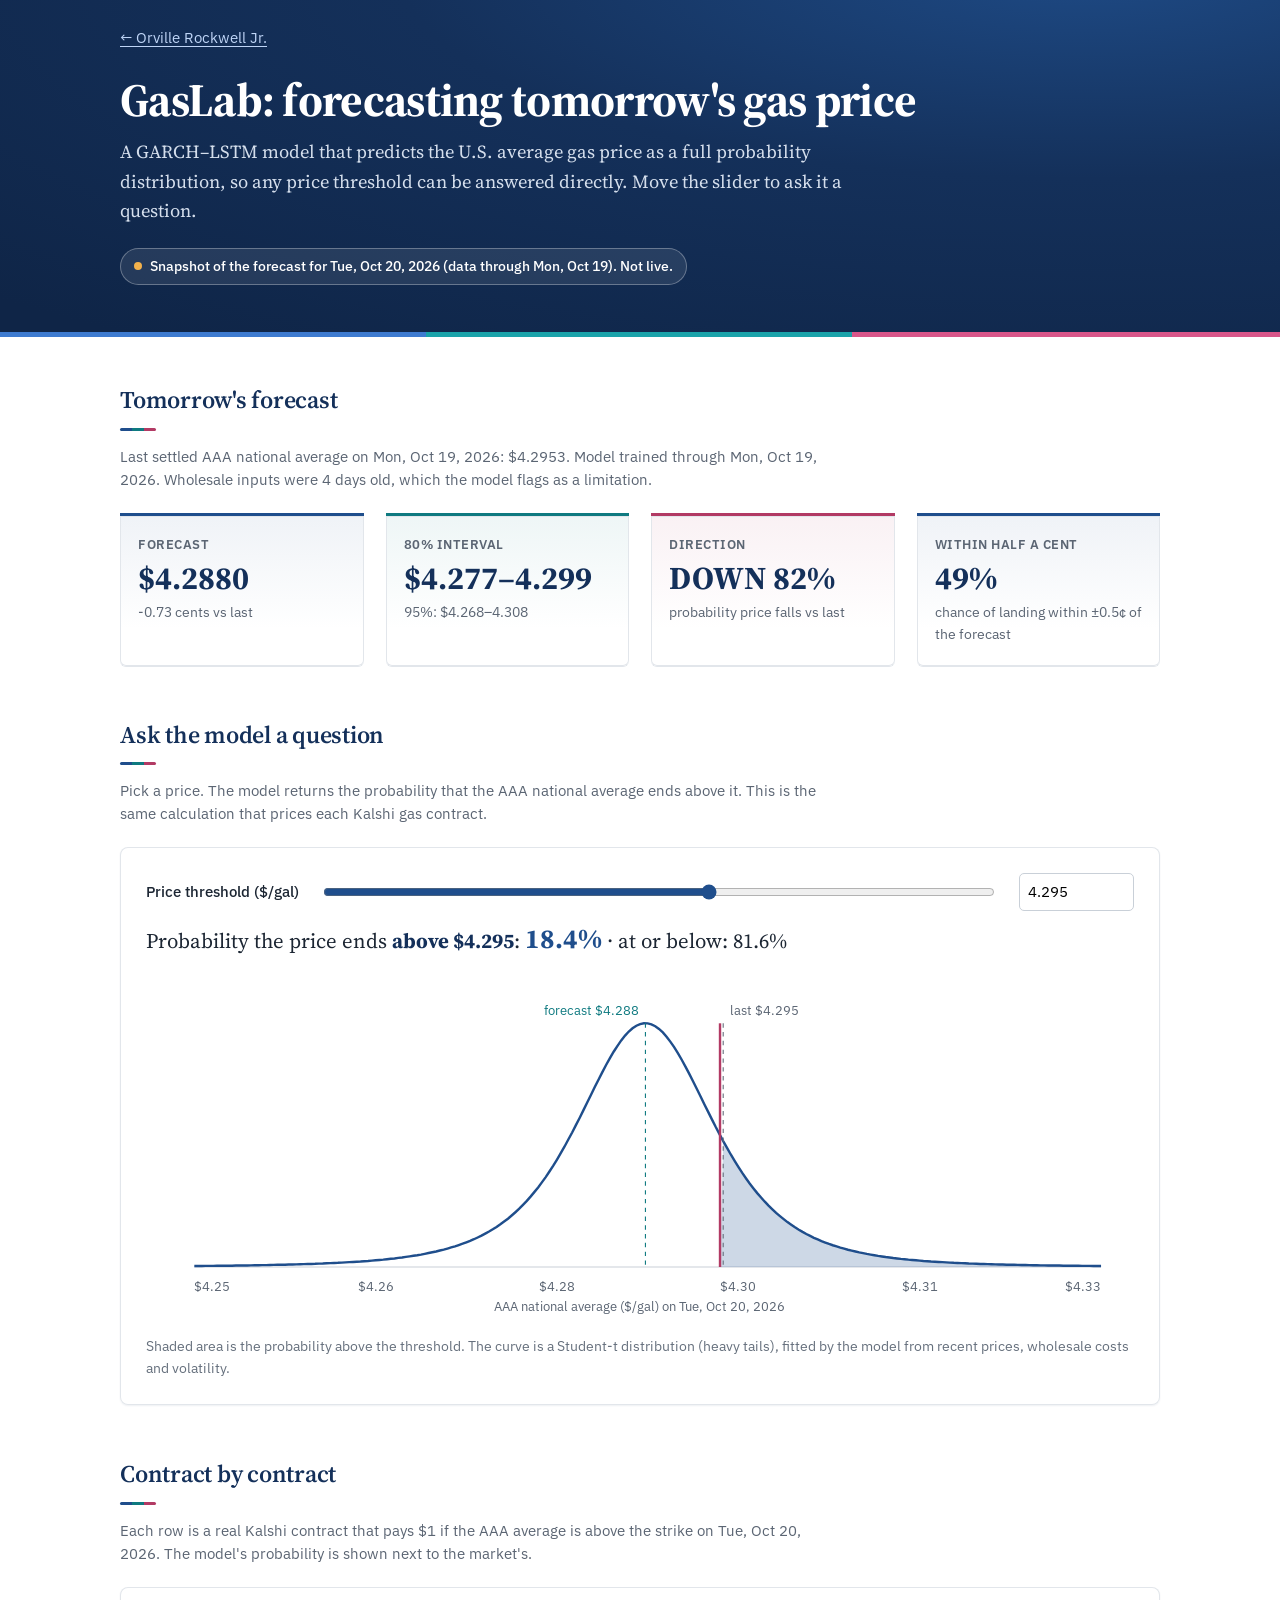
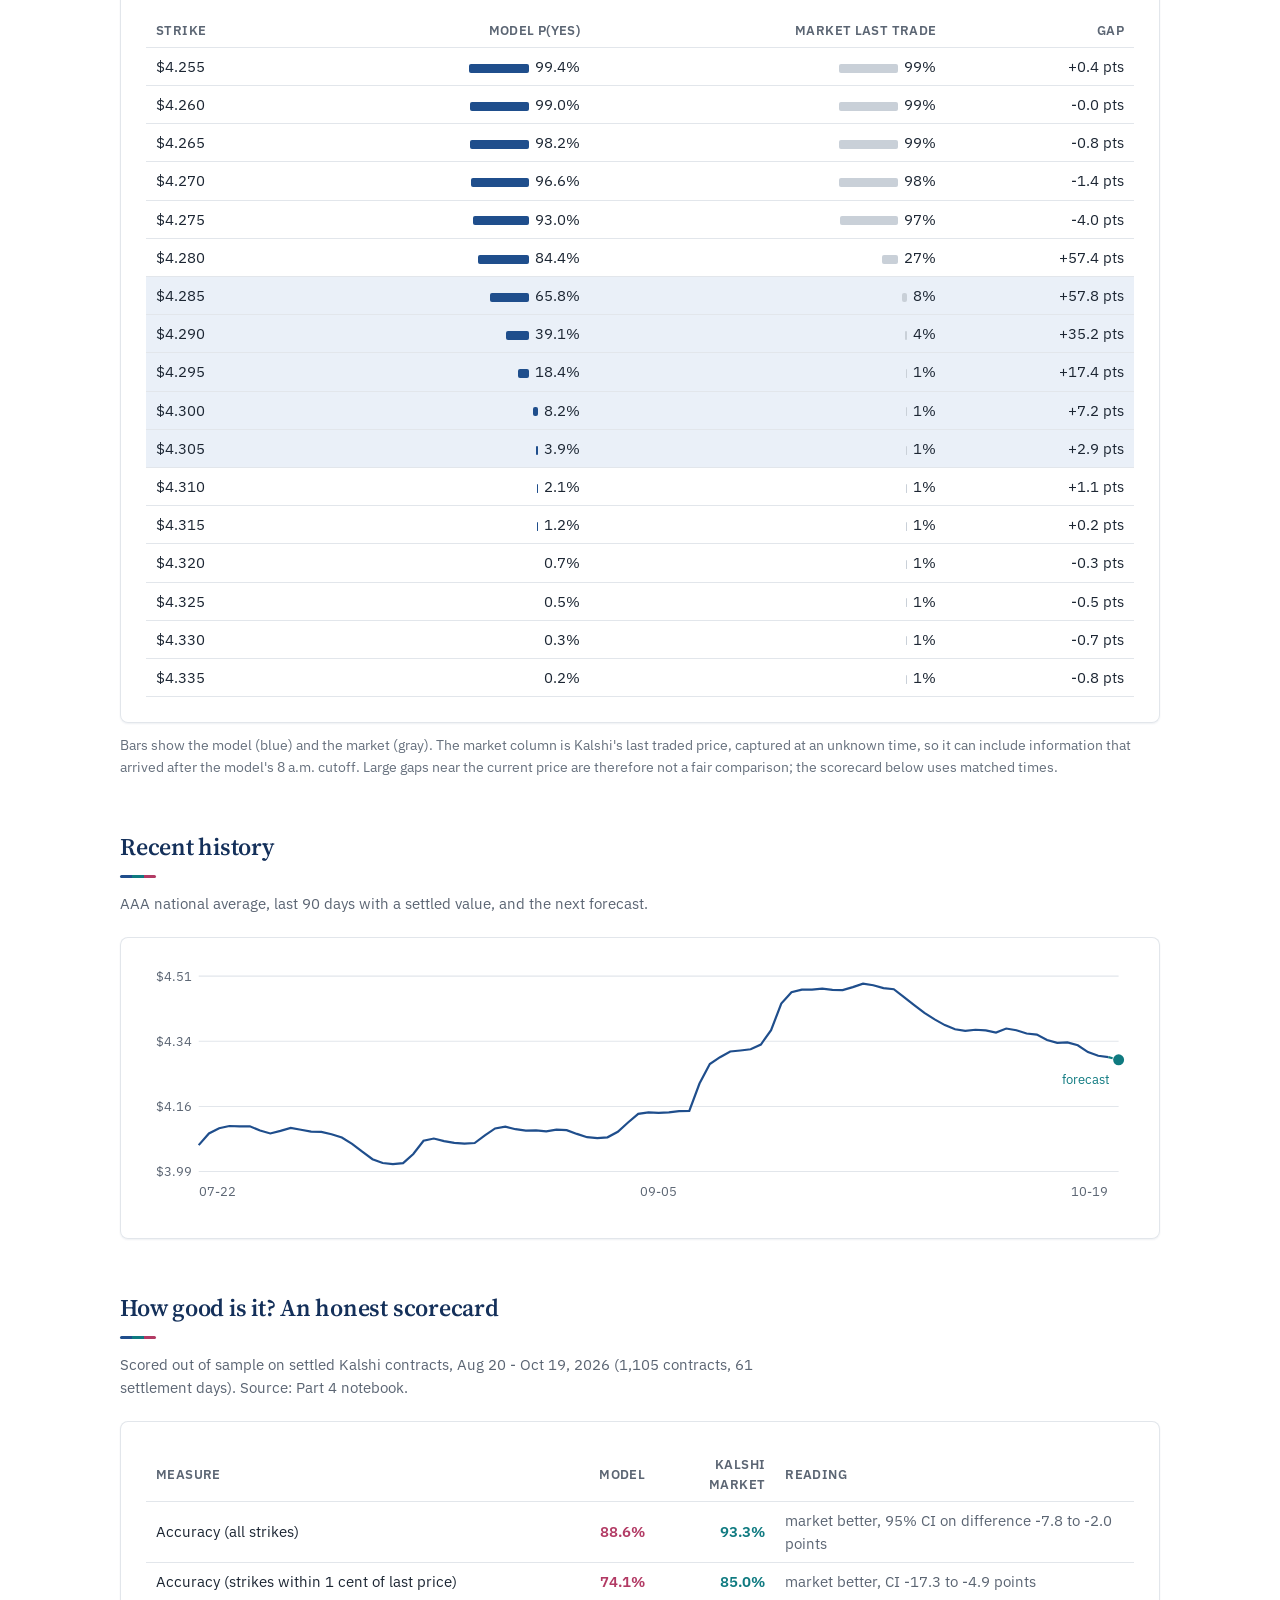
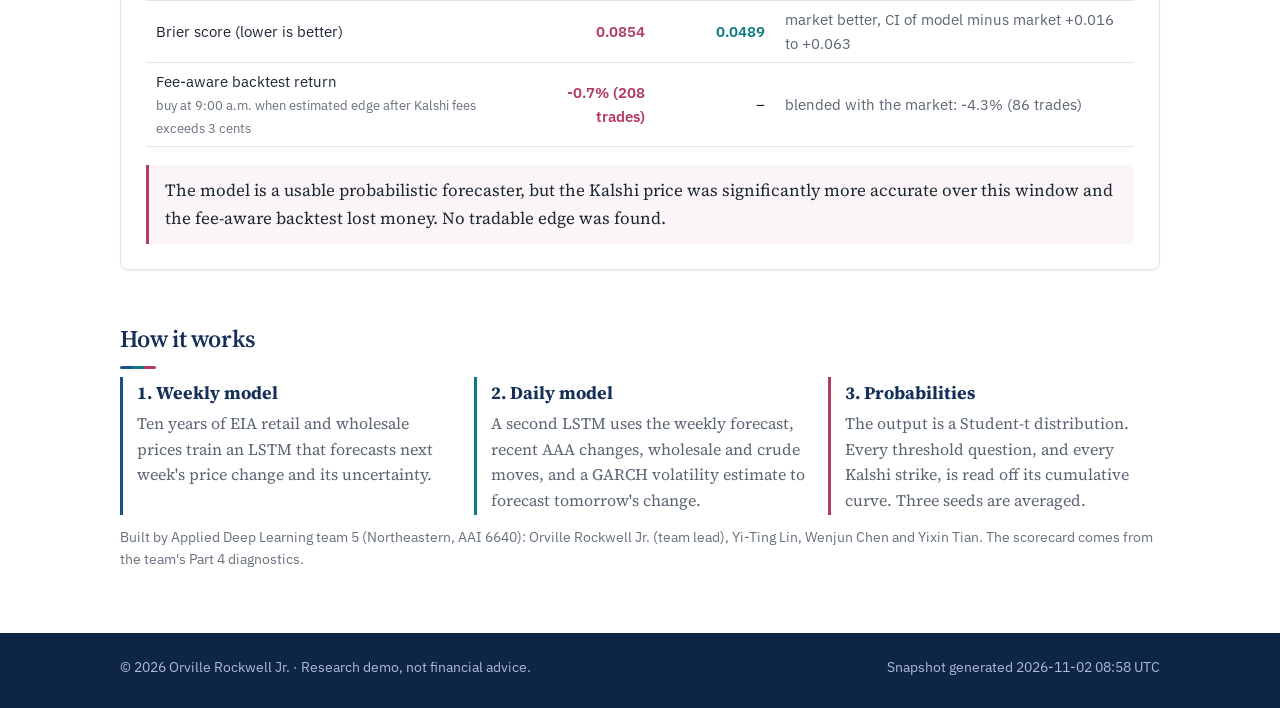
==== gaslab/index.html @ 7144e8a3 "Add GasLab demo page; replace VAD-LSTM placeholder chart with live demo preview Co-Authored-By: Clau" ====
<!doctype html>
<html lang="en">
<head>
<meta charset="utf-8">
<meta name="viewport" content="width=device-width, initial-scale=1">
<title>GasLab: forecasting tomorrow's gas price | Orville Rockwell Jr.</title>
<meta name="description" content="Interactive demo of a GARCH-LSTM-t model that forecasts the U.S. average gas price as a full probability distribution and prices Kalshi contracts. Includes an honest scorecard against the market.">
<link rel="icon" href="../favicon.svg" type="image/svg+xml">
<link rel="stylesheet" href="https://fonts.googleapis.com/css2?family=IBM+Plex+Sans:wght@400;500;600&family=Source+Serif+4:ital,opsz,wght@0,8..60,400;0,8..60,600;0,8..60,700;1,8..60,400&display=swap">
<style>
:root{--ink:#1C2633;--muted:#5B6573;--faint:#66707D;--rule:#E2E6EB;--wash:#F4F6F9;--cv:#1F4E8C;--auto:#0F7A80;--bio:#B23A64;--navy:#14305A;--navy2:#0F2547;
--serif:"Source Serif 4",Georgia,serif;--sans:"IBM Plex Sans","Helvetica Neue",Arial,sans-serif}
*{box-sizing:border-box}
body{margin:0;background:#fff;color:var(--ink);font-family:var(--serif);font-size:18px;line-height:1.6;-webkit-font-smoothing:antialiased}
a{color:var(--cv);text-underline-offset:3px}
p{margin:0}
.page{max-width:68rem;margin:0 auto;padding:0 24px}
.mast{background:radial-gradient(120% 140% at 85% -10%,#1E4A85 0%,var(--navy) 45%,var(--navy2) 100%);color:#fff;position:relative}
.mast::after{content:"";position:absolute;left:0;right:0;bottom:0;height:5px;background:linear-gradient(90deg,#3E7BD0 0 33.3%,#1AA3AA 33.3% 66.6%,#D9568A 66.6%)}
.mast a{color:#BFD5F7}
.mast .page{padding-top:26px;padding-bottom:52px}
.crumb{font-family:var(--sans);font-size:14.5px}
.mast h1{font-size:clamp(2rem,4.6vw,2.9rem);line-height:1.08;margin:26px 0 12px;letter-spacing:-.015em}
.mast .dek{font-size:1.15rem;color:#D4DEEC;max-width:46rem;line-height:1.6}
.pill{display:inline-flex;gap:8px;align-items:center;font-family:var(--sans);font-size:13.5px;font-weight:500;padding:7px 13px;border-radius:999px;margin-top:22px;background:rgba(255,255,255,.09);border:1px solid rgba(255,255,255,.3);color:#fff}
.pill i{width:8px;height:8px;border-radius:50%;background:#F2B14C;display:inline-block}
section{padding:44px 0 6px}
h2{font-size:1.5rem;font-weight:600;color:var(--navy);margin:0 0 8px;letter-spacing:-.01em}
h2::after{content:"";display:block;width:36px;height:3px;border-radius:2px;margin-top:8px;background:linear-gradient(90deg,var(--cv) 0 33.3%,var(--auto) 33.3% 66.6%,var(--bio) 66.6%)}
.sub{font-family:var(--sans);font-size:14.5px;color:var(--muted);margin:14px 0 22px;max-width:44rem}
.tiles{display:grid;grid-template-columns:repeat(4,minmax(0,1fr));gap:22px}
.tile{border-top:3px solid var(--c);border-radius:0 0 6px 6px;padding:18px 18px 20px;box-shadow:0 1px 0 var(--rule),inset 0 0 0 1px var(--rule);background:linear-gradient(180deg,color-mix(in srgb,var(--c) 7%,#fff),#fff 75%)}
.tile .k{font-family:var(--sans);font-size:12.5px;font-weight:600;letter-spacing:.04em;text-transform:uppercase;color:var(--muted)}
.tile .v{font-size:2rem;font-weight:700;color:var(--navy);line-height:1.15;margin-top:6px;font-variant-numeric:tabular-nums}
.tile .s{font-family:var(--sans);font-size:14px;color:var(--muted);margin-top:4px}
.panel{box-shadow:0 1px 2px rgba(20,48,90,.07),inset 0 0 0 1px var(--rule);border-radius:8px;padding:26px;background:#fff}
.ctl{display:flex;flex-wrap:wrap;align-items:center;gap:14px 22px;font-family:var(--sans);font-size:15px;margin-bottom:6px}
.ctl label{font-weight:500}
.ctl input[type=range]{flex:1 1 260px;accent-color:var(--cv)}
.ctl input[type=number]{width:7.2rem;font:inherit;padding:6px 8px;border:1px solid #C9D0D8;border-radius:5px}
.answer{font-size:1.3rem;margin:6px 0 14px}
.answer b{color:var(--navy)}
.answer .pp{font-weight:700;font-size:1.7rem;color:var(--cv);font-variant-numeric:tabular-nums}
svg text{font-family:var(--sans);font-size:12px;fill:var(--muted)}
table{border-collapse:collapse;width:100%;font-family:var(--sans);font-size:14.5px}
th,td{padding:7px 10px;text-align:right;border-bottom:1px solid var(--rule);font-variant-numeric:tabular-nums}
th:first-child,td:first-child{text-align:left}
th{font-weight:600;color:var(--muted);font-size:12.5px;letter-spacing:.03em;text-transform:uppercase}
tr.hi td{background:#EAF0F8}
.bar{display:inline-block;height:9px;border-radius:2px;vertical-align:middle;margin-right:6px}
.bar.m{background:var(--cv)}.bar.k{background:#C9D0D8}
.tw{overflow-x:auto}
.two{display:grid;grid-template-columns:1fr 1fr;gap:26px}
.score td.good{color:var(--auto);font-weight:600}.score td.bad{color:var(--bio);font-weight:600}
.verdict{border-left:3px solid var(--bio);background:color-mix(in srgb,var(--bio) 5%,#fff);padding:12px 16px;margin-top:18px;border-radius:0 4px 4px 0;font-size:17px}
.how{display:grid;grid-template-columns:repeat(3,minmax(0,1fr));gap:22px}
.how div{border-left:3px solid var(--c);padding:2px 0 2px 14px}
.how b{display:block;color:var(--navy);margin-bottom:3px}
.how p{font-size:16px;color:var(--muted)}
.note{font-family:var(--sans);font-size:13.5px;color:var(--faint);margin-top:12px}
footer{margin-top:56px;background:var(--navy2);color:#A9BDD9;font-family:var(--sans);font-size:13.5px}
footer .page{display:flex;justify-content:space-between;gap:12px;flex-wrap:wrap;padding-top:24px;padding-bottom:30px}
footer a{color:#BFD5F7}
@media (max-width:900px){.tiles{grid-template-columns:repeat(2,minmax(0,1fr))}.two{grid-template-columns:1fr}.how{grid-template-columns:1fr}}
@media (max-width:480px){.tiles{grid-template-columns:1fr}.panel{padding:18px}}
</style>
</head>
<body>
<div class="mast"><div class="page">
  <p class="crumb"><a href="../">&larr; Orville Rockwell Jr.</a></p>
  <h1>GasLab: forecasting tomorrow's gas price</h1>
  <p class="dek">A GARCH&ndash;LSTM model that predicts the U.S. average gas price as a full probability distribution, so any price threshold can be answered directly. Move the slider to ask it a question.</p>
  <span class="pill" id="status"><i></i><span>Loading&hellip;</span></span>
</div></div>

<div class="page">
<main>

<section>
  <h2>Tomorrow's forecast</h2>
  <p class="sub" id="forecast-sub"></p>
  <div class="tiles" id="tiles"></div>
</section>

<section>
  <h2>Ask the model a question</h2>
  <p class="sub">Pick a price. The model returns the probability that the AAA national average ends above it. This is the same calculation that prices each Kalshi gas contract.</p>
  <div class="panel">
    <div class="ctl">
      <label for="k">Price threshold ($/gal)</label>
      <input id="k" type="range" step="0.001" aria-label="Price threshold slider">
      <input id="kn" type="number" step="0.001" aria-label="Price threshold value">
    </div>
    <p class="answer" id="answer"></p>
    <svg id="chart" viewBox="0 0 900 310" role="img" aria-label="Forecast probability density with the chosen threshold" width="100%"></svg>
    <p class="note">Shaded area is the probability above the threshold. The curve is a Student-t distribution (heavy tails), fitted by the model from recent prices, wholesale costs and volatility.</p>
  </div>
</section>

<section>
  <h2>Contract by contract</h2>
  <p class="sub" id="ladder-sub"></p>
  <div class="panel tw"><table id="ladder"></table></div>
  <p class="note">Bars show the model (blue) and the market (gray). The market column is Kalshi's last traded price, captured at an unknown time, so it can include information that arrived after the model's 8 a.m. cutoff. Large gaps near the current price are therefore not a fair comparison; the scorecard below uses matched times.</p>
</section>

<section>
  <h2>Recent history</h2>
  <p class="sub">AAA national average, last 90 days with a settled value, and the next forecast.</p>
  <div class="panel"><svg id="hist" viewBox="0 0 900 220" role="img" aria-label="Recent AAA prices" width="100%"></svg></div>
</section>

<section>
  <h2>How good is it? An honest scorecard</h2>
  <p class="sub" id="score-sub"></p>
  <div class="panel tw">
    <table class="score" id="score"></table>
    <div class="verdict" id="verdict"></div>
  </div>
</section>

<section>
  <h2>How it works</h2>
  <div class="how">
    <div style="--c:var(--cv)"><b>1. Weekly model</b><p>Ten years of EIA retail and wholesale prices train an LSTM that forecasts next week's price change and its uncertainty.</p></div>
    <div style="--c:var(--auto)"><b>2. Daily model</b><p>A second LSTM uses the weekly forecast, recent AAA changes, wholesale and crude moves, and a GARCH volatility estimate to forecast tomorrow's change.</p></div>
    <div style="--c:var(--bio)"><b>3. Probabilities</b><p>The output is a Student-t distribution. Every threshold question, and every Kalshi strike, is read off its cumulative curve. Three seeds are averaged.</p></div>
  </div>
  <p class="note">Built by Applied Deep Learning team 5 (Northeastern, AAI 6640): Orville Rockwell Jr. (team lead), Yi-Ting Lin, Wenjun Chen and Yixin Tian. The scorecard comes from the team's Part 4 diagnostics.</p>
</section>

</main>
</div>
<footer><div class="page"><span>&copy; 2026 Orville Rockwell Jr. &middot; Research demo, not financial advice.</span><span id="gen"></span></div></footer>

<script>
(function(){
"use strict";
function lgamma(x){var c=[76.18009172947146,-86.50532032941677,24.01409824083091,-1.231739572450155,0.1208650973866179e-2,-0.5395239384953e-5],y=x,t=x+5.5;t-=(x+0.5)*Math.log(t);var s=1.000000000190015;for(var j=0;j<6;j++)s+=c[j]/++y;return -t+Math.log(2.5066282746310005*s/x);}
function betacf(a,b,x){var MAXIT=200,EPS=3e-12,FPMIN=1e-300,qab=a+b,qap=a+1,qam=a-1,c=1,d=1-qab*x/qap;if(Math.abs(d)<FPMIN)d=FPMIN;d=1/d;var h=d;for(var m=1;m<=MAXIT;m++){var m2=2*m,aa=m*(b-m)*x/((qam+m2)*(a+m2));d=1+aa*d;if(Math.abs(d)<FPMIN)d=FPMIN;c=1+aa/c;if(Math.abs(c)<FPMIN)c=FPMIN;d=1/d;h*=d*c;aa=-(a+m)*(qab+m)*x/((a+m2)*(qap+m2));d=1+aa*d;if(Math.abs(d)<FPMIN)d=FPMIN;c=1+aa/c;if(Math.abs(c)<FPMIN)c=FPMIN;d=1/d;var del=d*c;h*=del;if(Math.abs(del-1)<EPS)break;}return h;}
function ibeta(x,a,b){if(x<=0)return 0;if(x>=1)return 1;var bt=Math.exp(lgamma(a+b)-lgamma(a)-lgamma(b)+a*Math.log(x)+b*Math.log(1-x));return x<(a+1)/(a+b+2)?bt*betacf(a,b,x)/a:1-bt*betacf(b,a,1-x)/b;}
function normcdf(z){var t=1/(1+0.2316419*Math.abs(z)),d=0.3989423*Math.exp(-z*z/2),p=d*t*(0.3193815+t*(-0.3565638+t*(1.781478+t*(-1.821256+t*1.330274))));return z>0?1-p:p;}
function cdf(z,nu){if(nu==null)return normcdf(z);var x=nu/(nu+z*z),ib=ibeta(x,nu/2,0.5);return z>0?1-0.5*ib:0.5*ib;}
function pdf(z,nu){if(nu==null)return Math.exp(-z*z/2)/Math.sqrt(2*Math.PI);return Math.exp(lgamma((nu+1)/2)-lgamma(nu/2)-0.5*Math.log(nu*Math.PI)-(nu+1)/2*Math.log(1+z*z/nu));}
window.__t={cdf:cdf,pdf:pdf};

var $=function(id){return document.getElementById(id)};
function usd(x,d){return "$"+x.toFixed(d==null?3:d)}
function pc(x,d){return (100*x).toFixed(d==null?0:d)+"%"}
function dstr(s){var d=new Date(s+"T12:00:00");return d.toLocaleDateString("en-US",{weekday:"short",month:"short",day:"numeric",year:"numeric"})}

fetch("forecast.json",{cache:"no-store"}).then(function(r){return r.json()}).then(init).catch(function(e){$("status").lastChild.textContent="Could not load forecast.json";console.error(e)});

function init(D){
  var A=D.last_aaa,mu=D.dist.mu_pct,sc=D.dist.scale_pct,nu=D.dist.df;
  function z(p){return (100*Math.log(p/A)-mu)/sc}
  function pAbove(p){return 1-cdf(z(p),nu)}
  function dens(p){return pdf(z(p),nu)/sc*100/p}
  function quant(q){var lo=A*0.9,hi=A*1.1;for(var i=0;i<80;i++){var m=(lo+hi)/2;(1-pAbove(m)<q)?lo=m:hi=m}return (lo+hi)/2}

  var days=Math.round((Date.now()-new Date(D.target_date+"T00:00:00").getTime())/864e5);
  $("status").lastChild.textContent = days>1
    ? "Snapshot of the forecast for "+dstr(D.target_date)+" (data through "+dstr(D.last_aaa_date).replace(/, \d{4}/,"")+"). Not live."
    : "Forecast for "+dstr(D.target_date)+" (data through "+dstr(D.last_aaa_date).replace(/, \d{4}/,"")+")";
  $("forecast-sub").textContent="Last settled AAA national average on "+dstr(D.last_aaa_date)+": "+usd(A,4)+". Model trained through "+dstr(D.trained_through)+"."+(D.wholesale_stale_days>3?" Wholesale inputs were "+D.wholesale_stale_days+" days old, which the model flags as a limitation.":"");
  var up=D.prob_up>0.5;
  var tiles=[
   ["Forecast",usd(D.forecast,4),(D.change_cents>=0?"+":"")+D.change_cents.toFixed(2)+" cents vs last","var(--cv)"],
   ["80% interval",usd(D.interval80[0],3)+"–"+usd(D.interval80[1],3).slice(1),"95%: "+usd(D.interval95[0],3)+"–"+usd(D.interval95[1],3).slice(1),"var(--auto)"],
   ["Direction",(up?"UP ":"DOWN ")+pc(Math.max(D.prob_up,D.prob_down)),"probability price "+(up?"rises":"falls")+" vs last","var(--bio)"],
   ["Within half a cent",pc(D.within_half_cent),"chance of landing within ±0.5¢ of the forecast","var(--cv)"]];
  $("tiles").innerHTML=tiles.map(function(t){return '<div class="tile" style="--c:'+t[3]+'"><div class="k">'+t[0]+'</div><div class="v">'+t[1]+'</div><div class="s">'+t[2]+'</div></div>'}).join("");

  // interactive chart
  var lo=quant(0.003),hi=quant(0.997),k=$("k"),kn=$("kn");
  lo=Math.min(lo,A-0.01);hi=Math.max(hi,A+0.01);
  k.min=kn.min=lo.toFixed(3);k.max=kn.max=hi.toFixed(3);
  var start=Math.round(A*200)/200; k.value=kn.value=start.toFixed(3);
  var W=900,H=310,L=44,R=30,T=44,B=44;
  var N=240,xs=[],ys=[],ym=0;
  for(var i=0;i<=N;i++){var p=lo+(hi-lo)*i/N;xs.push(p);var y=dens(p);ys.push(y);if(y>ym)ym=y}
  function X(p){return L+(p-lo)/(hi-lo)*(W-L-R)}
  function Y(d){return T+(1-d/ym)*(H-T-B)}
  function draw(){
    var kv=parseFloat(k.value),pa=pAbove(kv),s="";
    var path="M"+xs.map(function(p,i){return X(p).toFixed(1)+","+Y(ys[i]).toFixed(1)}).join(" L");
    var area="M"+X(Math.max(kv,lo)).toFixed(1)+","+Y(0)+" ";
    xs.forEach(function(p,i){if(p>=kv)area+="L"+X(p).toFixed(1)+","+Y(ys[i]).toFixed(1)+" "});
    area+="L"+X(hi).toFixed(1)+","+Y(0)+" Z";
    s+='<line x1="'+L+'" y1="'+Y(0)+'" x2="'+(W-R)+'" y2="'+Y(0)+'" stroke="#C9D0D8"/>';
    s+='<path d="'+area+'" fill="#1F4E8C" opacity=".22"/><path d="'+path+'" fill="none" stroke="#1F4E8C" stroke-width="2.2"/>';
    s+='<line x1="'+X(A)+'" y1="'+T+'" x2="'+X(A)+'" y2="'+Y(0)+'" stroke="#66707D" stroke-dasharray="4 4"/><text x="'+(X(A)+6)+'" y="'+(T-8)+'">last '+usd(A,3)+'</text>';
    s+='<line x1="'+X(D.forecast)+'" y1="'+T+'" x2="'+X(D.forecast)+'" y2="'+Y(0)+'" stroke="#0F7A80" stroke-dasharray="4 4"/><text x="'+(X(D.forecast)-6)+'" y="'+(T-8)+'" text-anchor="end" style="fill:#0F7A80">forecast '+usd(D.forecast,3)+'</text>';
    s+='<line x1="'+X(kv)+'" y1="'+T+'" x2="'+X(kv)+'" y2="'+Y(0)+'" stroke="#B23A64" stroke-width="2.2"/>';
    var ticks=5;for(var i=0;i<=ticks;i++){var p=lo+(hi-lo)*i/ticks;s+='<text x="'+X(p)+'" y="'+(H-22)+'" text-anchor="'+(i==0?'start':i==ticks?'end':'middle')+'">'+usd(p,2)+'</text>'}
    s+='<text x="'+(W/2)+'" y="'+(H-4)+'" text-anchor="middle">AAA national average ($/gal) on '+dstr(D.target_date)+'</text>';
    $("chart").innerHTML=s;
    $("answer").innerHTML='Probability the price ends <b>above '+usd(kv,3)+'</b>: <span class="pp">'+(pa<0.001?"<0.1%":pa>0.999?">99.9%":(100*pa).toFixed(1)+"%")+'</span> &middot; at or below: '+(100*(1-pa)).toFixed(1)+'%';
  }
  k.addEventListener("input",function(){kn.value=(+k.value).toFixed(3);draw()});
  kn.addEventListener("input",function(){var v=parseFloat(kn.value);if(isFinite(v)){v=Math.min(Math.max(v,lo),hi);k.value=v;draw()}});
  draw();

  // ladder
  var rows=D.ladder;
  $("ladder-sub").textContent="Each row is a real Kalshi contract that pays $1 if the AAA average is above the strike on "+dstr(D.target_date)+". The model's probability is shown next to the market's.";
  var h='<tr><th>Strike</th><th>Model P(YES)</th><th>Market last trade</th><th>Gap</th></tr>';
  rows.forEach(function(r){var m=r.market_last,g=m==null?null:r.model_p-m,near=Math.abs(r.strike-A)<=0.0105;
    h+='<tr'+(near?' class="hi"':'')+'><td>'+usd(r.strike,3)+'</td><td><span class="bar m" style="width:'+(60*r.model_p).toFixed(0)+'px"></span>'+pc(r.model_p,1)+'</td><td>'+(m==null?'–':'<span class="bar k" style="width:'+(60*m).toFixed(0)+'px"></span>'+pc(m,0))+'</td><td>'+(g==null?'–':(g>=0?'+':'')+(100*g).toFixed(1)+' pts')+'</td></tr>'});
  $("ladder").innerHTML=h;

  // history
  var hs=D.history.map(function(r){return {d:new Date(r.date+"T12:00:00").getTime(),v:r.aaa}});
  var fd=new Date(D.target_date+"T12:00:00").getTime();
  var all=hs.concat([{d:fd,v:D.forecast}]);
  var t0=all[0].d,t1=all[all.length-1].d,v0=Math.min.apply(null,all.map(function(a){return a.v}))-0.02,v1=Math.max.apply(null,all.map(function(a){return a.v}))+0.02;
  var HW=900,HH=220,hl=48,hr=14,ht=12,hb=30;
  function hx(t){return hl+(t-t0)/(t1-t0)*(HW-hl-hr)}function hy(v){return ht+(1-(v-v0)/(v1-v0))*(HH-ht-hb)}
  var hp="M"+hs.map(function(a){return hx(a.d).toFixed(1)+","+hy(a.v).toFixed(1)}).join(" L");
  var s2='';for(var i=0;i<=3;i++){var v=v0+(v1-v0)*i/3;s2+='<line x1="'+hl+'" y1="'+hy(v)+'" x2="'+(HW-hr)+'" y2="'+hy(v)+'" stroke="#E2E6EB"/><text x="'+(hl-6)+'" y="'+(hy(v)+4)+'" text-anchor="end">'+usd(v,2)+'</text>'}
  s2+='<path d="'+hp+'" fill="none" stroke="#1F4E8C" stroke-width="2"/>';
  var last=hs[hs.length-1];
  s2+='<line x1="'+hx(last.d)+'" y1="'+hy(last.v)+'" x2="'+hx(fd)+'" y2="'+hy(D.forecast)+'" stroke="#0F7A80" stroke-dasharray="4 3" stroke-width="2"/><circle cx="'+hx(fd)+'" cy="'+hy(D.forecast)+'" r="5" fill="#0F7A80"/><text x="'+(hx(fd)-8)+'" y="'+(hy(D.forecast)+22)+'" text-anchor="end" style="fill:#0F7A80">forecast</text>';
  [0,Math.floor(hs.length/2),hs.length-1].forEach(function(i){s2+='<text x="'+hx(hs[i].d)+'" y="'+(HH-8)+'" text-anchor="'+(i==0?"start":i==hs.length-1?"end":"middle")+'">'+D.history[i].date.slice(5)+'</text>'});
  $("hist").innerHTML=s2;

  // scorecard
  var S=D.scorecard;
  $("score-sub").textContent="Scored out of sample on settled Kalshi contracts, "+S.window+" ("+S.contracts.toLocaleString()+" contracts, "+S.events+" settlement days). Source: Part 4 notebook.";
  var t='<tr><th>Measure</th><th>Model</th><th>Kalshi market</th><th style="text-align:left">Reading</th></tr>';
  S.rows.forEach(function(r){var br=r.metric.indexOf("Brier")>=0,mb=br?r.model<r.market:r.model>r.market;
    t+='<tr><td>'+r.metric+'</td><td class="'+(mb?'good':'bad')+'">'+(br?r.model.toFixed(4):pc(r.model,1))+'</td><td class="'+(mb?'bad':'good')+'">'+(br?r.market.toFixed(4):pc(r.market,1))+'</td><td style="text-align:left;color:var(--muted)">'+r.note+'</td></tr>'});
  var b=S.backtest;
  t+='<tr><td>Fee-aware backtest return<br><span style="color:var(--faint);font-size:12.5px">'+b.rule+'</span></td><td class="bad">'+(100*b.model_only.roi).toFixed(1)+'% ('+b.model_only.trades+' trades)</td><td>–</td><td style="text-align:left;color:var(--muted)">blended with the market: '+(100*b.model_plus_market.roi).toFixed(1)+'% ('+b.model_plus_market.trades+' trades)</td></tr>';
  $("score").innerHTML=t;
  $("verdict").textContent=S.verdict;
  if($("repo"))$("repo").href=D.repo;
  $("gen").textContent="Snapshot generated "+D.generated_utc+" UTC";
}
})();
</script>
</body>
</html>
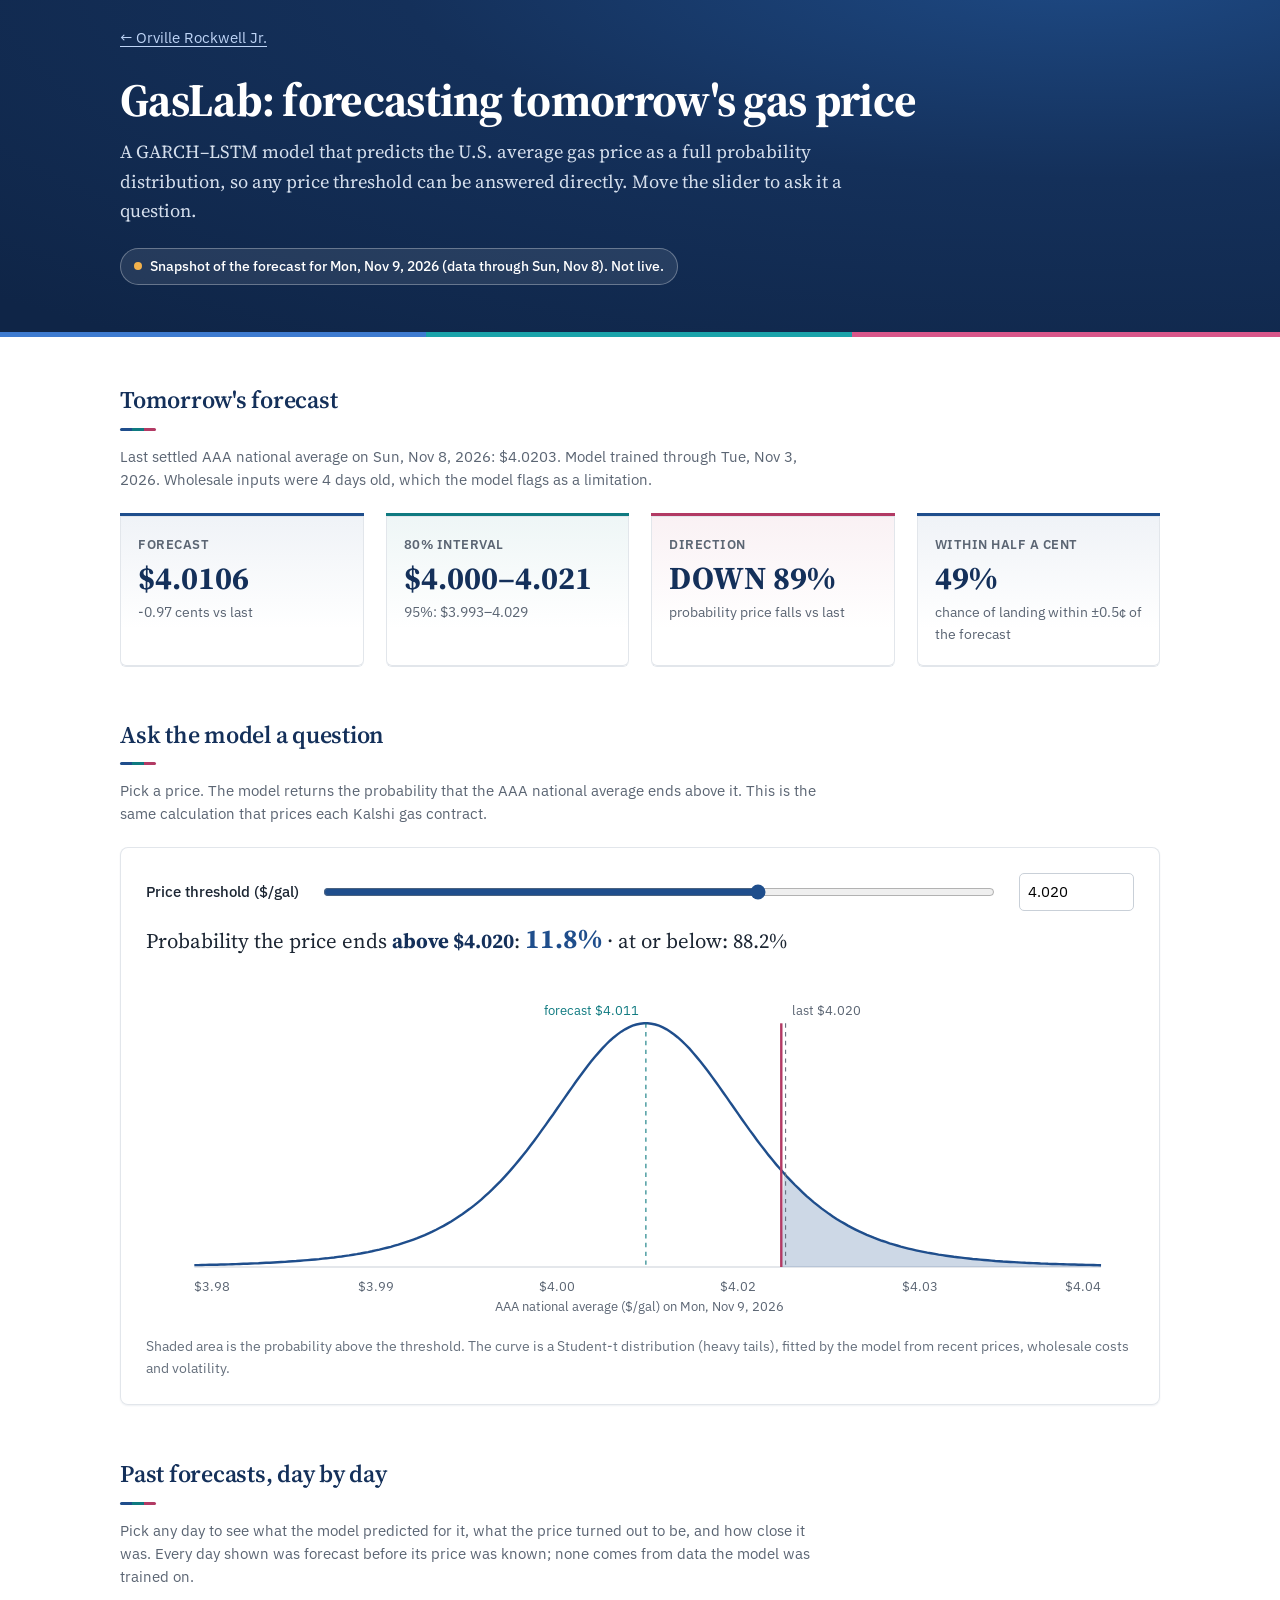
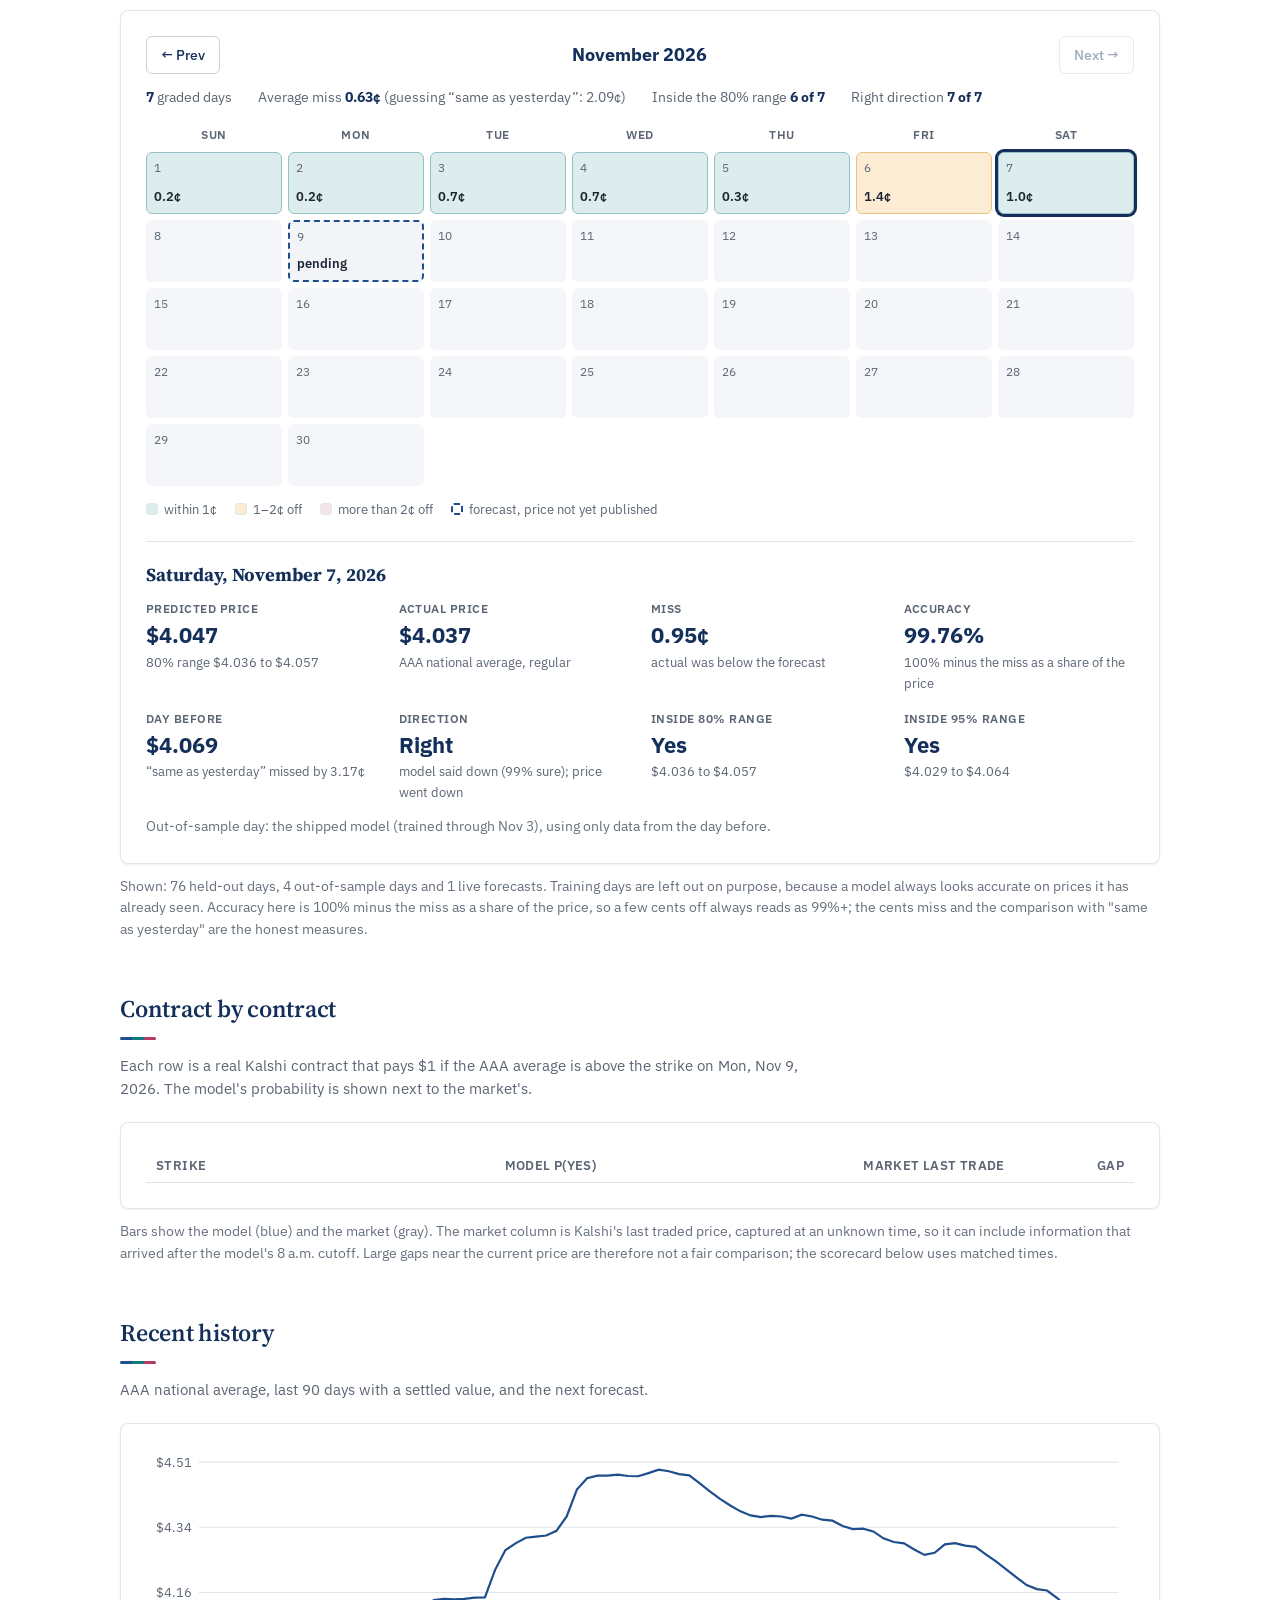
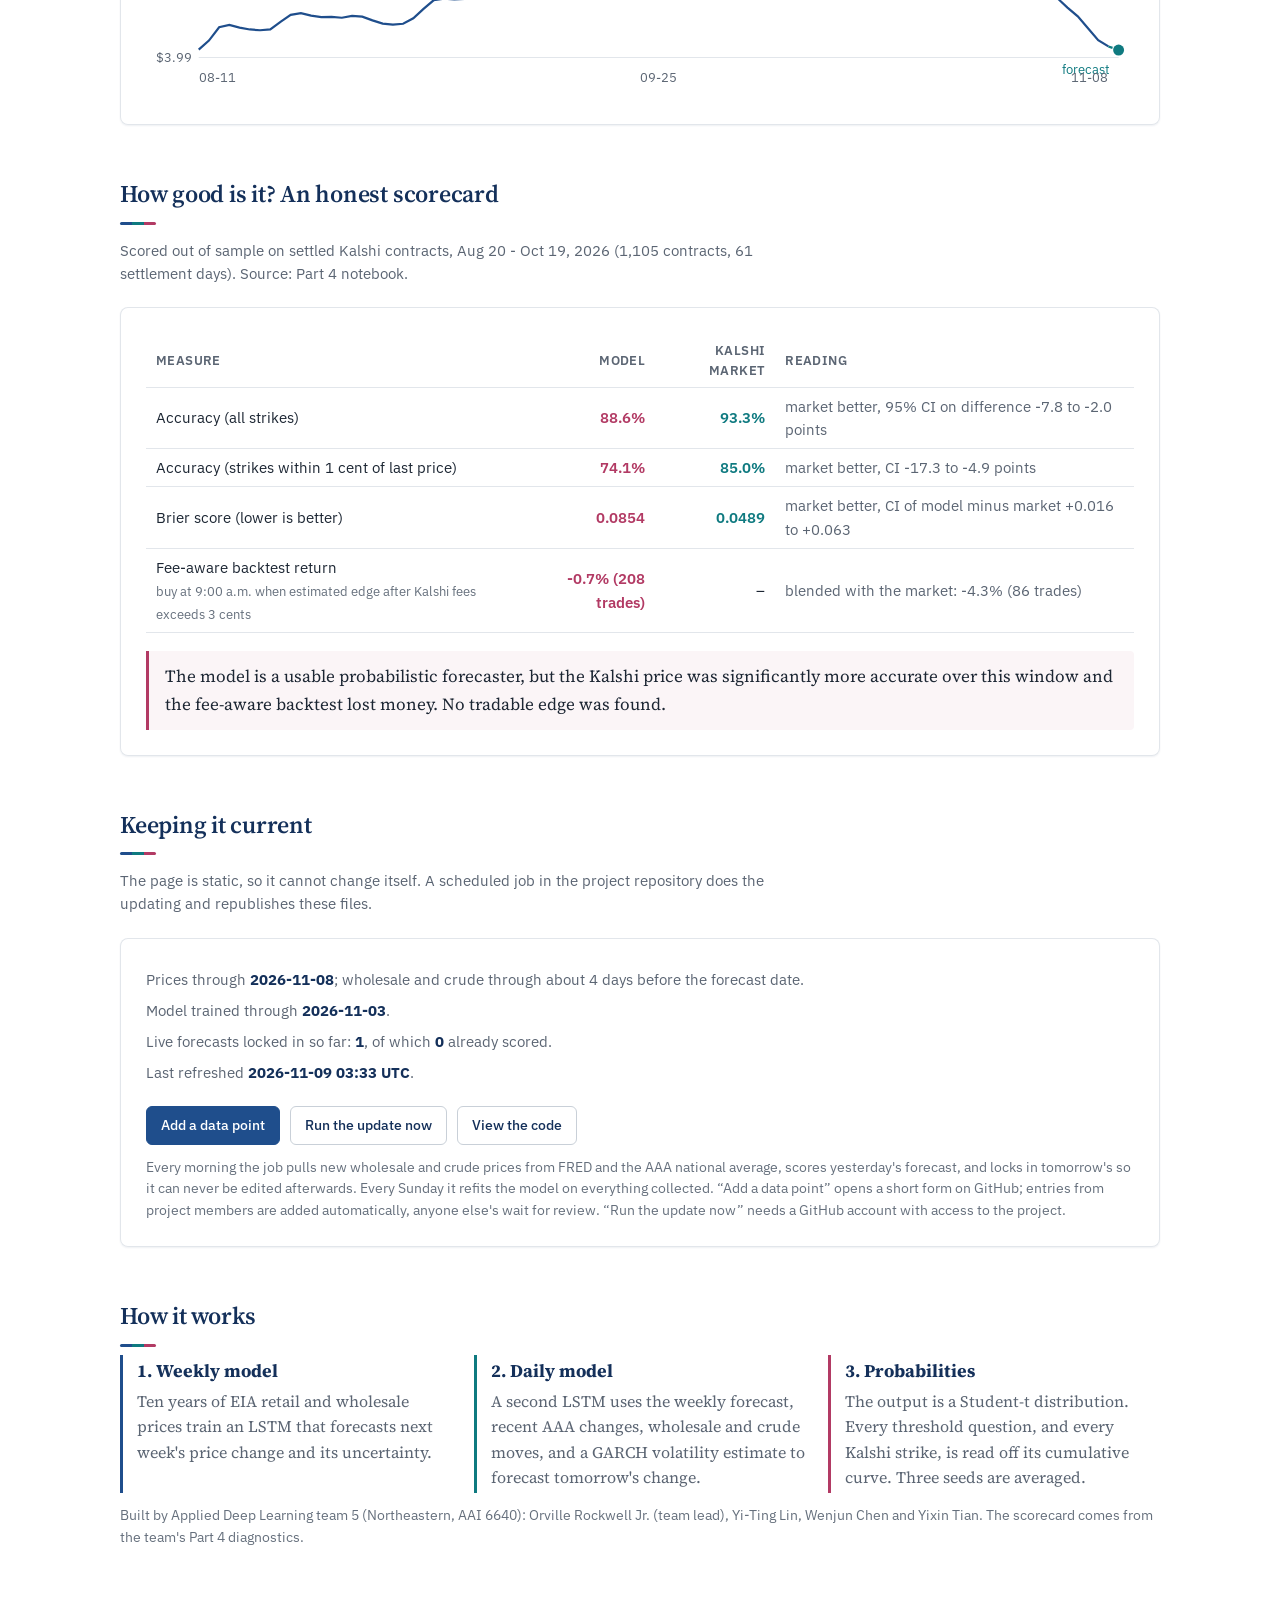
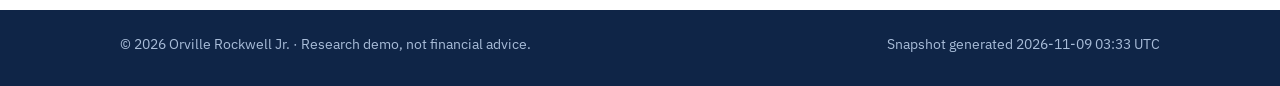
==== commit 4c212f8a: "Serve the calendar GasLab demo at /gaslab/ and link the project photo there The page reads its data " ====
--- a/gaslab/index.html
+++ b/gaslab/index.html
@@ -5,8 +5,16 @@
 <meta name="viewport" content="width=device-width, initial-scale=1">
 <title>GasLab: forecasting tomorrow's gas price | Orville Rockwell Jr.</title>
 <meta name="description" content="Interactive demo of a GARCH-LSTM-t model that forecasts the U.S. average gas price as a full probability distribution and prices Kalshi contracts. Includes an honest scorecard against the market.">
-<link rel="icon" href="../favicon.svg" type="image/svg+xml">
+<link rel="icon" href="https://orvillerockwelljr.com/favicon.svg" type="image/svg+xml">
 <link rel="stylesheet" href="https://fonts.googleapis.com/css2?family=IBM+Plex+Sans:wght@400;500;600&family=Source+Serif+4:ital,opsz,wght@0,8..60,400;0,8..60,600;0,8..60,700;1,8..60,400&display=swap">
+<script>
+/* Data comes from the class repo so the daily GitHub Actions update shows up here; the bundled copy is the fallback. */
+window.fetchData=function(name){
+  var base="https://raw.githubusercontent.com/OrvilleRockwellJr/aai6640-team5/";
+  var urls=[base+"main/docs/"+name,base+"orville/gaslab-calendar/docs/"+name,name];
+  return urls.reduce(function(p,u){return p.catch(function(){return fetch(u,{cache:"no-store"}).then(function(r){if(!r.ok)throw 0;return r})})},Promise.reject());
+};
+</script>
 <style>
 :root{--ink:#1C2633;--muted:#5B6573;--faint:#66707D;--rule:#E2E6EB;--wash:#F4F6F9;--cv:#1F4E8C;--auto:#0F7A80;--bio:#B23A64;--navy:#14305A;--navy2:#0F2547;
 --serif:"Source Serif 4",Georgia,serif;--sans:"IBM Plex Sans","Helvetica Neue",Arial,sans-serif}
@@ -61,13 +69,50 @@
 footer{margin-top:56px;background:var(--navy2);color:#A9BDD9;font-family:var(--sans);font-size:13.5px}
 footer .page{display:flex;justify-content:space-between;gap:12px;flex-wrap:wrap;padding-top:24px;padding-bottom:30px}
 footer a{color:#BFD5F7}
+.cal-head{display:flex;align-items:center;justify-content:space-between;gap:12px;margin-bottom:12px;font-family:var(--sans)}
+.cal-head b{font-size:1.1rem;color:var(--navy);min-width:9.5rem;text-align:center}
+.cal-head button,.act button,.act a.btn{font:inherit;font-family:var(--sans);font-size:14px;font-weight:500;padding:7px 14px;border:1px solid #C9D0D8;border-radius:6px;background:#fff;color:var(--navy);cursor:pointer;text-decoration:none;display:inline-block}
+.cal-head button:hover:not(:disabled),.act button:hover,.act a.btn:hover{background:var(--wash)}
+.cal-head button:disabled{opacity:.4;cursor:default}
+.act a.btn.pri{background:var(--cv);border-color:var(--cv);color:#fff}
+.act a.btn.pri:hover{background:var(--navy)}
+.cal{display:grid;grid-template-columns:repeat(7,minmax(0,1fr));gap:6px;font-family:var(--sans)}
+.cal .dow{font-size:12px;font-weight:600;color:var(--muted);text-align:center;letter-spacing:.04em;text-transform:uppercase;padding-bottom:2px}
+.cal .day{min-height:62px;border-radius:6px;border:1px solid var(--rule);background:#fff;padding:5px 7px;text-align:left;font:inherit;font-family:var(--sans);color:var(--ink);display:flex;flex-direction:column;justify-content:space-between}
+.cal .day .n{font-size:12px;color:var(--muted)}
+.cal .day .e{font-size:13px;font-weight:600;font-variant-numeric:tabular-nums}
+.cal .day.none{background:var(--wash);color:#9AA3AD;border-color:transparent}
+button.day{cursor:pointer}
+button.day:hover{box-shadow:0 0 0 2px var(--cv)}
+button.day:focus-visible{outline:3px solid var(--cv);outline-offset:1px}
+.day.g{background:color-mix(in srgb,var(--auto) 14%,#fff);border-color:color-mix(in srgb,var(--auto) 45%,#fff)}
+.day.m{background:color-mix(in srgb,#F2B14C 24%,#fff);border-color:#E7C27C}
+.day.b{background:color-mix(in srgb,var(--bio) 13%,#fff);border-color:color-mix(in srgb,var(--bio) 40%,#fff)}
+.day.p{border:2px dashed var(--cv);background:color-mix(in srgb,var(--cv) 6%,#fff)}
+.day.sel{box-shadow:0 0 0 3px var(--navy)}
+.legend{display:flex;flex-wrap:wrap;gap:6px 18px;font-family:var(--sans);font-size:13px;color:var(--muted);margin-top:14px}
+.legend i{display:inline-block;width:12px;height:12px;border-radius:3px;vertical-align:-1px;margin-right:6px;border:1px solid var(--rule)}
+.detail{margin-top:20px;border-top:1px solid var(--rule);padding-top:18px}
+.detail h3{margin:0 0 10px;font-size:1.15rem;color:var(--navy)}
+.detail .grid{display:grid;grid-template-columns:repeat(4,minmax(0,1fr));gap:14px 22px}
+.detail .grid div{font-family:var(--sans)}
+.detail .grid span{display:block;font-size:12px;font-weight:600;letter-spacing:.04em;text-transform:uppercase;color:var(--muted)}
+.detail .grid b{font-size:1.35rem;color:var(--navy);font-variant-numeric:tabular-nums}
+.detail .grid small{display:block;color:var(--muted);font-size:13px}
+.msum{display:flex;flex-wrap:wrap;gap:8px 26px;font-family:var(--sans);font-size:14px;color:var(--muted);margin:0 0 16px}
+.msum b{color:var(--navy)}
+.act{display:flex;flex-wrap:wrap;gap:10px;margin:18px 0 6px}
+.live{list-style:none;padding:0;margin:0;font-family:var(--sans);font-size:14.5px;color:var(--muted)}
+.live li{padding:4px 0}.live b{color:var(--navy)}
+@media (max-width:900px){.detail .grid{grid-template-columns:repeat(2,minmax(0,1fr))}}
+@media (max-width:520px){.cal{gap:3px}.cal .day{min-height:50px;padding:4px}.cal .day .e{font-size:11px}}
 @media (max-width:900px){.tiles{grid-template-columns:repeat(2,minmax(0,1fr))}.two{grid-template-columns:1fr}.how{grid-template-columns:1fr}}
 @media (max-width:480px){.tiles{grid-template-columns:1fr}.panel{padding:18px}}
 </style>
 </head>
 <body>
 <div class="mast"><div class="page">
-  <p class="crumb"><a href="../">&larr; Orville Rockwell Jr.</a></p>
+  <p class="crumb"><a href="https://orvillerockwelljr.com/">&larr; Orville Rockwell Jr.</a></p>
   <h1>GasLab: forecasting tomorrow's gas price</h1>
   <p class="dek">A GARCH&ndash;LSTM model that predicts the U.S. average gas price as a full probability distribution, so any price threshold can be answered directly. Move the slider to ask it a question.</p>
   <span class="pill" id="status"><i></i><span>Loading&hellip;</span></span>
@@ -98,6 +143,28 @@
 </section>
 
 <section>
+  <h2>Past forecasts, day by day</h2>
+  <p class="sub">Pick any day to see what the model predicted for it, what the price turned out to be, and how close it was. Every day shown was forecast before its price was known; none comes from data the model was trained on.</p>
+  <div class="panel">
+    <div class="cal-head">
+      <button id="cprev" type="button" aria-label="Previous month">&larr; Prev</button>
+      <b id="cmonth" aria-live="polite"></b>
+      <button id="cnext" type="button" aria-label="Next month">Next &rarr;</button>
+    </div>
+    <p class="msum" id="msum"></p>
+    <div class="cal" id="cal" role="group" aria-label="Calendar of forecasts"></div>
+    <div class="legend">
+      <span><i style="background:color-mix(in srgb,var(--auto) 14%,#fff)"></i>within 1&cent;</span>
+      <span><i style="background:color-mix(in srgb,#F2B14C 24%,#fff)"></i>1&ndash;2&cent; off</span>
+      <span><i style="background:color-mix(in srgb,var(--bio) 13%,#fff)"></i>more than 2&cent; off</span>
+      <span><i style="border:2px dashed var(--cv)"></i>forecast, price not yet published</span>
+    </div>
+    <div class="detail" id="detail" aria-live="polite"></div>
+  </div>
+  <p class="note" id="calnote"></p>
+</section>
+
+<section>
   <h2>Contract by contract</h2>
   <p class="sub" id="ladder-sub"></p>
   <div class="panel tw"><table id="ladder"></table></div>
@@ -116,6 +183,20 @@
   <div class="panel tw">
     <table class="score" id="score"></table>
     <div class="verdict" id="verdict"></div>
+  </div>
+</section>
+
+<section>
+  <h2>Keeping it current</h2>
+  <p class="sub">The page is static, so it cannot change itself. A scheduled job in the project repository does the updating and republishes these files.</p>
+  <div class="panel">
+    <ul class="live" id="live"></ul>
+    <div class="act">
+      <a class="btn pri" id="adddata" target="_blank" rel="noopener" href="https://github.com/OrvilleRockwellJr/aai6640-team5/issues/new?template=add-data.yml">Add a data point</a>
+      <a class="btn" target="_blank" rel="noopener" href="https://github.com/OrvilleRockwellJr/aai6640-team5/actions/workflows/daily-update.yml">Run the update now</a>
+      <a class="btn" target="_blank" rel="noopener" href="https://github.com/OrvilleRockwellJr/aai6640-team5/tree/orville/integrate-all-parts">View the code</a>
+    </div>
+    <p class="note">Every morning the job pulls new wholesale and crude prices from FRED and the AAA national average, scores yesterday's forecast, and locks in tomorrow's so it can never be edited afterwards. Every Sunday it refits the model on everything collected. &ldquo;Add a data point&rdquo; opens a short form on GitHub; entries from project members are added automatically, anyone else's wait for review. &ldquo;Run the update now&rdquo; needs a GitHub account with access to the project.</p>
   </div>
 </section>
 
@@ -149,7 +230,7 @@
 function pc(x,d){return (100*x).toFixed(d==null?0:d)+"%"}
 function dstr(s){var d=new Date(s+"T12:00:00");return d.toLocaleDateString("en-US",{weekday:"short",month:"short",day:"numeric",year:"numeric"})}
 
-fetch("forecast.json",{cache:"no-store"}).then(function(r){return r.json()}).then(init).catch(function(e){$("status").lastChild.textContent="Could not load forecast.json";console.error(e)});
+fetchData("forecast.json",{cache:"no-store"}).then(function(r){return r.json()}).then(init).catch(function(e){$("status").lastChild.textContent="Could not load forecast.json";console.error(e)});
 
 function init(D){
   var A=D.last_aaa,mu=D.dist.mu_pct,sc=D.dist.scale_pct,nu=D.dist.df;
@@ -239,5 +320,106 @@
 }
 })();
 </script>
+
+<script>
+(function(){
+"use strict";
+var $=function(id){return document.getElementById(id)};
+var MON=["January","February","March","April","May","June","July","August","September","October","November","December"];
+var DOW=["Sun","Mon","Tue","Wed","Thu","Fri","Sat"];
+var SRC={heldout:"Held-out day: the model was fitted only on data through June 30, 2026.",oos:"Out-of-sample day: the shipped model (trained through Nov 3), using only data from the day before.",live:"Live forecast: locked in before the price was published."};
+function usd(x){return "$"+x.toFixed(3)}
+function esc(t){return String(t).replace(/[&<>"]/g,function(c){return {"&":"&amp;","<":"&lt;",">":"&gt;",'"':"&quot;"}[c]})}
+function ymd(y,m,d){return y+"-"+("0"+(m+1)).slice(-2)+"-"+("0"+d).slice(-2)}
+function longDate(s){return new Date(s+"T12:00:00").toLocaleDateString("en-US",{weekday:"long",month:"long",day:"numeric",year:"numeric"})}
+function errC(r){return r.actual==null?null:(r.actual-r.pred)*100}
+function dirOK(r){var a=r.actual-r.prev;if(r.actual==null||Math.abs(a)<1e-9)return null;return ((r.pred-r.prev)>0)===(a>0)}
+
+Promise.all([
+  fetchData("history.json",{cache:"no-store"}).then(function(r){return r.json()}),
+  fetchData("forecast.json",{cache:"no-store"}).then(function(r){return r.json()}).catch(function(){return null})
+]).then(function(a){start(a[0],a[1])}).catch(function(e){$("calnote").textContent="Could not load history.json.";console.error(e)});
+
+function start(H,F){
+  var rows=H.days.slice(),by={};
+  rows.forEach(function(r){by[r.date]=r});
+  if(F&&!by[F.target_date]){
+    var p={date:F.target_date,prev:F.last_aaa,pred:F.forecast,lo80:F.interval80[0],hi80:F.interval80[1],lo95:F.interval95[0],hi95:F.interval95[1],prob_up:F.prob_up,actual:null,source:"live"};
+    rows.push(p);by[p.date]=p;
+  }
+  rows.sort(function(x,y){return x.date<y.date?-1:1});
+  var first=rows[0].date,last=rows[rows.length-1].date;
+  var cy=+last.slice(0,4),cm=+last.slice(5,7)-1,sel=null;
+  var graded=rows.filter(function(r){return r.actual!=null});
+  sel=graded.length?graded[graded.length-1].date:last;
+  function monthKey(y,m){return y*12+m}
+  var minK=monthKey(+first.slice(0,4),+first.slice(5,7)-1),maxK=monthKey(+last.slice(0,4),+last.slice(5,7)-1);
+
+  function render(){
+    $("cmonth").textContent=MON[cm]+" "+cy;
+    $("cprev").disabled=monthKey(cy,cm)<=minK;$("cnext").disabled=monthKey(cy,cm)>=maxK;
+    var cal=$("cal");cal.innerHTML="";
+    DOW.forEach(function(d){var e=document.createElement("div");e.className="dow";e.textContent=d;cal.appendChild(e)});
+    var f=new Date(cy,cm,1).getDay(),n=new Date(cy,cm+1,0).getDate(),i,mrows=[];
+    for(i=0;i<f;i++)cal.appendChild(document.createElement("div"));
+    for(i=1;i<=n;i++){
+      var ds=ymd(cy,cm,i),r=by[ds],el;
+      if(!r){el=document.createElement("div");el.className="day none";el.innerHTML='<span class="n">'+i+'</span>';cal.appendChild(el);continue}
+      mrows.push(r);
+      el=document.createElement("button");el.type="button";
+      var e=errC(r),cls=e==null?"p":(Math.abs(e)<=1?"g":Math.abs(e)<=2?"m":"b");
+      el.className="day "+cls+(ds===sel?" sel":"");
+      el.setAttribute("aria-label",longDate(ds)+": "+(e==null?"forecast "+usd(r.pred)+", price not yet published":"forecast "+usd(r.pred)+", actual "+usd(r.actual)+", off by "+Math.abs(e).toFixed(1)+" cents"));
+      el.innerHTML='<span class="n">'+i+'</span><span class="e">'+(e==null?"pending":Math.abs(e).toFixed(1)+"¢")+'</span>';
+      el.addEventListener("click",(function(d){return function(){sel=d;render()}})(ds));
+      cal.appendChild(el);
+    }
+    summary(mrows);detail();
+  }
+  function summary(m){
+    var g=m.filter(function(r){return r.actual!=null}),s=$("msum");
+    if(!g.length){s.innerHTML="No graded days this month yet.";return}
+    var mae=g.reduce(function(t,r){return t+Math.abs(errC(r))},0)/g.length;
+    var nv=g.reduce(function(t,r){return t+Math.abs((r.actual-r.prev)*100)},0)/g.length;
+    var h=g.filter(function(r){return r.actual>=r.lo80&&r.actual<=r.hi80}).length;
+    var d=g.map(dirOK).filter(function(x){return x!==null}),dc=d.filter(Boolean).length;
+    s.innerHTML='<span><b>'+g.length+'</b> graded days</span><span>Average miss <b>'+mae.toFixed(2)+'¢</b> (guessing &ldquo;same as yesterday&rdquo;: '+nv.toFixed(2)+'¢)</span><span>Inside the 80% range <b>'+h+' of '+g.length+'</b></span><span>Right direction <b>'+dc+' of '+d.length+'</b></span>';
+  }
+  function detail(){
+    var r=by[sel],d=$("detail");
+    if(!r){d.innerHTML="";return}
+    var e=errC(r),h='<h3>'+esc(longDate(r.date))+'</h3><div class="grid">';
+    h+='<div><span>Predicted price</span><b>'+usd(r.pred)+'</b><small>80% range '+usd(r.lo80)+' to '+usd(r.hi80)+'</small></div>';
+    if(e==null){
+      h+='<div><span>Actual price</span><b>Not yet</b><small>AAA has not published this day</small></div>';
+      h+='<div><span>Day before</span><b>'+usd(r.prev)+'</b><small>starting point</small></div>';
+      h+='<div><span>Chance it rises</span><b>'+Math.round(r.prob_up*100)+'%</b><small>vs. the day before</small></div>';
+    }else{
+      var acc=100*(1-Math.abs(r.actual-r.pred)/r.actual),dk=dirOK(r);
+      h+='<div><span>Actual price</span><b>'+usd(r.actual)+'</b><small>AAA national average, regular</small></div>';
+      h+='<div><span>Miss</span><b>'+Math.abs(e).toFixed(2)+'¢</b><small>actual was '+(e>=0?"above":"below")+' the forecast</small></div>';
+      h+='<div><span>Accuracy</span><b>'+acc.toFixed(2)+'%</b><small>100% minus the miss as a share of the price</small></div>';
+      h+='<div><span>Day before</span><b>'+usd(r.prev)+'</b><small>&ldquo;same as yesterday&rdquo; missed by '+Math.abs((r.actual-r.prev)*100).toFixed(2)+'¢</small></div>';
+      h+='<div><span>Direction</span><b>'+(dk===null?"Flat":dk?"Right":"Wrong")+'</b><small>model said '+(r.pred>=r.prev?"up":"down")+' ('+Math.round(Math.max(r.prob_up,1-r.prob_up)*100)+'% sure); price went '+(r.actual>r.prev?"up":r.actual<r.prev?"down":"nowhere")+'</small></div>';
+      h+='<div><span>Inside 80% range</span><b>'+(r.actual>=r.lo80&&r.actual<=r.hi80?"Yes":"No")+'</b><small>'+usd(r.lo80)+' to '+usd(r.hi80)+'</small></div>';
+      h+='<div><span>Inside 95% range</span><b>'+(r.actual>=r.lo95&&r.actual<=r.hi95?"Yes":"No")+'</b><small>'+usd(r.lo95)+' to '+usd(r.hi95)+'</small></div>';
+    }
+    h+='</div><p class="note">'+esc(SRC[r.source]||"")+'</p>';
+    d.innerHTML=h;
+  }
+  $("cprev").onclick=function(){cm--;if(cm<0){cm=11;cy--}render()};
+  $("cnext").onclick=function(){cm++;if(cm>11){cm=0;cy++}render()};
+  var nh=rows.filter(function(r){return r.source==="heldout"}).length,no=rows.filter(function(r){return r.source==="oos"}).length,nl=rows.filter(function(r){return r.source==="live"}).length;
+  $("calnote").textContent="Shown: "+nh+" held-out days, "+no+" out-of-sample days and "+nl+" live forecasts. Training days are left out on purpose, because a model always looks accurate on prices it has already seen. Accuracy here is 100% minus the miss as a share of the price, so a few cents off always reads as 99%+; the cents miss and the comparison with &ldquo;same as yesterday&rdquo; are the honest measures.".replace(/&ldquo;|&rdquo;/g,'"');
+  var L=[],liveRows=rows.filter(function(r){return r.source==="live"}),lg=liveRows.filter(function(r){return r.actual!=null});
+  if(F){L.push("Prices through <b>"+F.last_aaa_date+"</b>; wholesale and crude through about "+F.wholesale_stale_days+" days before the forecast date.");L.push("Model trained through <b>"+F.trained_through+"</b>.")}
+  L.push("Live forecasts locked in so far: <b>"+liveRows.length+"</b>, of which <b>"+lg.length+"</b> already scored.");
+  var up=(H.meta&&H.meta.updated_utc)||(F&&F.generated_utc);
+  if(up)L.push("Last refreshed <b>"+up+" UTC</b>.");
+  $("live").innerHTML=L.map(function(x){return "<li>"+x+"</li>"}).join("");
+  render();
+}
+})();
+</script>
 </body>
 </html>
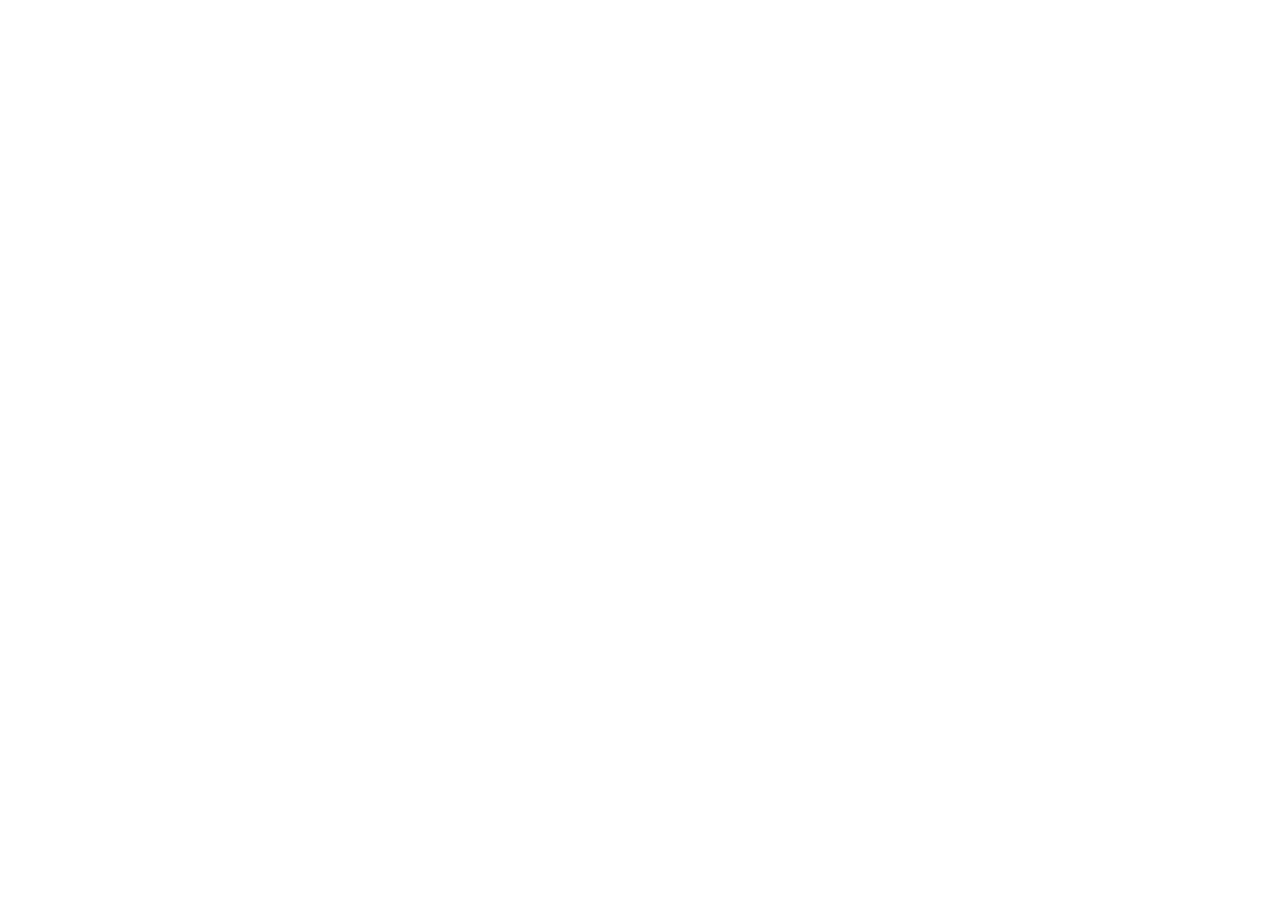
==== commit fe6fdcf1: "Link the GasLab project to the standalone tool site; /gaslab/ now redirects there Co-Authored-By: Cl" ====
--- a/gaslab/index.html
+++ b/gaslab/index.html
@@ -1,425 +1,5 @@
 <!doctype html>
-<html lang="en">
-<head>
-<meta charset="utf-8">
-<meta name="viewport" content="width=device-width, initial-scale=1">
-<title>GasLab: forecasting tomorrow's gas price | Orville Rockwell Jr.</title>
-<meta name="description" content="Interactive demo of a GARCH-LSTM-t model that forecasts the U.S. average gas price as a full probability distribution and prices Kalshi contracts. Includes an honest scorecard against the market.">
-<link rel="icon" href="https://orvillerockwelljr.com/favicon.svg" type="image/svg+xml">
-<link rel="stylesheet" href="https://fonts.googleapis.com/css2?family=IBM+Plex+Sans:wght@400;500;600&family=Source+Serif+4:ital,opsz,wght@0,8..60,400;0,8..60,600;0,8..60,700;1,8..60,400&display=swap">
-<script>
-/* Data comes from the class repo so the daily GitHub Actions update shows up here; the bundled copy is the fallback. */
-window.fetchData=function(name){
-  var base="https://raw.githubusercontent.com/OrvilleRockwellJr/aai6640-team5/";
-  var urls=[base+"main/docs/"+name,base+"orville/gaslab-calendar/docs/"+name,name];
-  return urls.reduce(function(p,u){return p.catch(function(){return fetch(u,{cache:"no-store"}).then(function(r){if(!r.ok)throw 0;return r})})},Promise.reject());
-};
-</script>
-<style>
-:root{--ink:#1C2633;--muted:#5B6573;--faint:#66707D;--rule:#E2E6EB;--wash:#F4F6F9;--cv:#1F4E8C;--auto:#0F7A80;--bio:#B23A64;--navy:#14305A;--navy2:#0F2547;
---serif:"Source Serif 4",Georgia,serif;--sans:"IBM Plex Sans","Helvetica Neue",Arial,sans-serif}
-*{box-sizing:border-box}
-body{margin:0;background:#fff;color:var(--ink);font-family:var(--serif);font-size:18px;line-height:1.6;-webkit-font-smoothing:antialiased}
-a{color:var(--cv);text-underline-offset:3px}
-p{margin:0}
-.page{max-width:68rem;margin:0 auto;padding:0 24px}
-.mast{background:radial-gradient(120% 140% at 85% -10%,#1E4A85 0%,var(--navy) 45%,var(--navy2) 100%);color:#fff;position:relative}
-.mast::after{content:"";position:absolute;left:0;right:0;bottom:0;height:5px;background:linear-gradient(90deg,#3E7BD0 0 33.3%,#1AA3AA 33.3% 66.6%,#D9568A 66.6%)}
-.mast a{color:#BFD5F7}
-.mast .page{padding-top:26px;padding-bottom:52px}
-.crumb{font-family:var(--sans);font-size:14.5px}
-.mast h1{font-size:clamp(2rem,4.6vw,2.9rem);line-height:1.08;margin:26px 0 12px;letter-spacing:-.015em}
-.mast .dek{font-size:1.15rem;color:#D4DEEC;max-width:46rem;line-height:1.6}
-.pill{display:inline-flex;gap:8px;align-items:center;font-family:var(--sans);font-size:13.5px;font-weight:500;padding:7px 13px;border-radius:999px;margin-top:22px;background:rgba(255,255,255,.09);border:1px solid rgba(255,255,255,.3);color:#fff}
-.pill i{width:8px;height:8px;border-radius:50%;background:#F2B14C;display:inline-block}
-section{padding:44px 0 6px}
-h2{font-size:1.5rem;font-weight:600;color:var(--navy);margin:0 0 8px;letter-spacing:-.01em}
-h2::after{content:"";display:block;width:36px;height:3px;border-radius:2px;margin-top:8px;background:linear-gradient(90deg,var(--cv) 0 33.3%,var(--auto) 33.3% 66.6%,var(--bio) 66.6%)}
-.sub{font-family:var(--sans);font-size:14.5px;color:var(--muted);margin:14px 0 22px;max-width:44rem}
-.tiles{display:grid;grid-template-columns:repeat(4,minmax(0,1fr));gap:22px}
-.tile{border-top:3px solid var(--c);border-radius:0 0 6px 6px;padding:18px 18px 20px;box-shadow:0 1px 0 var(--rule),inset 0 0 0 1px var(--rule);background:linear-gradient(180deg,color-mix(in srgb,var(--c) 7%,#fff),#fff 75%)}
-.tile .k{font-family:var(--sans);font-size:12.5px;font-weight:600;letter-spacing:.04em;text-transform:uppercase;color:var(--muted)}
-.tile .v{font-size:2rem;font-weight:700;color:var(--navy);line-height:1.15;margin-top:6px;font-variant-numeric:tabular-nums}
-.tile .s{font-family:var(--sans);font-size:14px;color:var(--muted);margin-top:4px}
-.panel{box-shadow:0 1px 2px rgba(20,48,90,.07),inset 0 0 0 1px var(--rule);border-radius:8px;padding:26px;background:#fff}
-.ctl{display:flex;flex-wrap:wrap;align-items:center;gap:14px 22px;font-family:var(--sans);font-size:15px;margin-bottom:6px}
-.ctl label{font-weight:500}
-.ctl input[type=range]{flex:1 1 260px;accent-color:var(--cv)}
-.ctl input[type=number]{width:7.2rem;font:inherit;padding:6px 8px;border:1px solid #C9D0D8;border-radius:5px}
-.answer{font-size:1.3rem;margin:6px 0 14px}
-.answer b{color:var(--navy)}
-.answer .pp{font-weight:700;font-size:1.7rem;color:var(--cv);font-variant-numeric:tabular-nums}
-svg text{font-family:var(--sans);font-size:12px;fill:var(--muted)}
-table{border-collapse:collapse;width:100%;font-family:var(--sans);font-size:14.5px}
-th,td{padding:7px 10px;text-align:right;border-bottom:1px solid var(--rule);font-variant-numeric:tabular-nums}
-th:first-child,td:first-child{text-align:left}
-th{font-weight:600;color:var(--muted);font-size:12.5px;letter-spacing:.03em;text-transform:uppercase}
-tr.hi td{background:#EAF0F8}
-.bar{display:inline-block;height:9px;border-radius:2px;vertical-align:middle;margin-right:6px}
-.bar.m{background:var(--cv)}.bar.k{background:#C9D0D8}
-.tw{overflow-x:auto}
-.two{display:grid;grid-template-columns:1fr 1fr;gap:26px}
-.score td.good{color:var(--auto);font-weight:600}.score td.bad{color:var(--bio);font-weight:600}
-.verdict{border-left:3px solid var(--bio);background:color-mix(in srgb,var(--bio) 5%,#fff);padding:12px 16px;margin-top:18px;border-radius:0 4px 4px 0;font-size:17px}
-.how{display:grid;grid-template-columns:repeat(3,minmax(0,1fr));gap:22px}
-.how div{border-left:3px solid var(--c);padding:2px 0 2px 14px}
-.how b{display:block;color:var(--navy);margin-bottom:3px}
-.how p{font-size:16px;color:var(--muted)}
-.note{font-family:var(--sans);font-size:13.5px;color:var(--faint);margin-top:12px}
-footer{margin-top:56px;background:var(--navy2);color:#A9BDD9;font-family:var(--sans);font-size:13.5px}
-footer .page{display:flex;justify-content:space-between;gap:12px;flex-wrap:wrap;padding-top:24px;padding-bottom:30px}
-footer a{color:#BFD5F7}
-.cal-head{display:flex;align-items:center;justify-content:space-between;gap:12px;margin-bottom:12px;font-family:var(--sans)}
-.cal-head b{font-size:1.1rem;color:var(--navy);min-width:9.5rem;text-align:center}
-.cal-head button,.act button,.act a.btn{font:inherit;font-family:var(--sans);font-size:14px;font-weight:500;padding:7px 14px;border:1px solid #C9D0D8;border-radius:6px;background:#fff;color:var(--navy);cursor:pointer;text-decoration:none;display:inline-block}
-.cal-head button:hover:not(:disabled),.act button:hover,.act a.btn:hover{background:var(--wash)}
-.cal-head button:disabled{opacity:.4;cursor:default}
-.act a.btn.pri{background:var(--cv);border-color:var(--cv);color:#fff}
-.act a.btn.pri:hover{background:var(--navy)}
-.cal{display:grid;grid-template-columns:repeat(7,minmax(0,1fr));gap:6px;font-family:var(--sans)}
-.cal .dow{font-size:12px;font-weight:600;color:var(--muted);text-align:center;letter-spacing:.04em;text-transform:uppercase;padding-bottom:2px}
-.cal .day{min-height:62px;border-radius:6px;border:1px solid var(--rule);background:#fff;padding:5px 7px;text-align:left;font:inherit;font-family:var(--sans);color:var(--ink);display:flex;flex-direction:column;justify-content:space-between}
-.cal .day .n{font-size:12px;color:var(--muted)}
-.cal .day .e{font-size:13px;font-weight:600;font-variant-numeric:tabular-nums}
-.cal .day.none{background:var(--wash);color:#9AA3AD;border-color:transparent}
-button.day{cursor:pointer}
-button.day:hover{box-shadow:0 0 0 2px var(--cv)}
-button.day:focus-visible{outline:3px solid var(--cv);outline-offset:1px}
-.day.g{background:color-mix(in srgb,var(--auto) 14%,#fff);border-color:color-mix(in srgb,var(--auto) 45%,#fff)}
-.day.m{background:color-mix(in srgb,#F2B14C 24%,#fff);border-color:#E7C27C}
-.day.b{background:color-mix(in srgb,var(--bio) 13%,#fff);border-color:color-mix(in srgb,var(--bio) 40%,#fff)}
-.day.p{border:2px dashed var(--cv);background:color-mix(in srgb,var(--cv) 6%,#fff)}
-.day.sel{box-shadow:0 0 0 3px var(--navy)}
-.legend{display:flex;flex-wrap:wrap;gap:6px 18px;font-family:var(--sans);font-size:13px;color:var(--muted);margin-top:14px}
-.legend i{display:inline-block;width:12px;height:12px;border-radius:3px;vertical-align:-1px;margin-right:6px;border:1px solid var(--rule)}
-.detail{margin-top:20px;border-top:1px solid var(--rule);padding-top:18px}
-.detail h3{margin:0 0 10px;font-size:1.15rem;color:var(--navy)}
-.detail .grid{display:grid;grid-template-columns:repeat(4,minmax(0,1fr));gap:14px 22px}
-.detail .grid div{font-family:var(--sans)}
-.detail .grid span{display:block;font-size:12px;font-weight:600;letter-spacing:.04em;text-transform:uppercase;color:var(--muted)}
-.detail .grid b{font-size:1.35rem;color:var(--navy);font-variant-numeric:tabular-nums}
-.detail .grid small{display:block;color:var(--muted);font-size:13px}
-.msum{display:flex;flex-wrap:wrap;gap:8px 26px;font-family:var(--sans);font-size:14px;color:var(--muted);margin:0 0 16px}
-.msum b{color:var(--navy)}
-.act{display:flex;flex-wrap:wrap;gap:10px;margin:18px 0 6px}
-.live{list-style:none;padding:0;margin:0;font-family:var(--sans);font-size:14.5px;color:var(--muted)}
-.live li{padding:4px 0}.live b{color:var(--navy)}
-@media (max-width:900px){.detail .grid{grid-template-columns:repeat(2,minmax(0,1fr))}}
-@media (max-width:520px){.cal{gap:3px}.cal .day{min-height:50px;padding:4px}.cal .day .e{font-size:11px}}
-@media (max-width:900px){.tiles{grid-template-columns:repeat(2,minmax(0,1fr))}.two{grid-template-columns:1fr}.how{grid-template-columns:1fr}}
-@media (max-width:480px){.tiles{grid-template-columns:1fr}.panel{padding:18px}}
-</style>
-</head>
-<body>
-<div class="mast"><div class="page">
-  <p class="crumb"><a href="https://orvillerockwelljr.com/">&larr; Orville Rockwell Jr.</a></p>
-  <h1>GasLab: forecasting tomorrow's gas price</h1>
-  <p class="dek">A GARCH&ndash;LSTM model that predicts the U.S. average gas price as a full probability distribution, so any price threshold can be answered directly. Move the slider to ask it a question.</p>
-  <span class="pill" id="status"><i></i><span>Loading&hellip;</span></span>
-</div></div>
-
-<div class="page">
-<main>
-
-<section>
-  <h2>Tomorrow's forecast</h2>
-  <p class="sub" id="forecast-sub"></p>
-  <div class="tiles" id="tiles"></div>
-</section>
-
-<section>
-  <h2>Ask the model a question</h2>
-  <p class="sub">Pick a price. The model returns the probability that the AAA national average ends above it. This is the same calculation that prices each Kalshi gas contract.</p>
-  <div class="panel">
-    <div class="ctl">
-      <label for="k">Price threshold ($/gal)</label>
-      <input id="k" type="range" step="0.001" aria-label="Price threshold slider">
-      <input id="kn" type="number" step="0.001" aria-label="Price threshold value">
-    </div>
-    <p class="answer" id="answer"></p>
-    <svg id="chart" viewBox="0 0 900 310" role="img" aria-label="Forecast probability density with the chosen threshold" width="100%"></svg>
-    <p class="note">Shaded area is the probability above the threshold. The curve is a Student-t distribution (heavy tails), fitted by the model from recent prices, wholesale costs and volatility.</p>
-  </div>
-</section>
-
-<section>
-  <h2>Past forecasts, day by day</h2>
-  <p class="sub">Pick any day to see what the model predicted for it, what the price turned out to be, and how close it was. Every day shown was forecast before its price was known; none comes from data the model was trained on.</p>
-  <div class="panel">
-    <div class="cal-head">
-      <button id="cprev" type="button" aria-label="Previous month">&larr; Prev</button>
-      <b id="cmonth" aria-live="polite"></b>
-      <button id="cnext" type="button" aria-label="Next month">Next &rarr;</button>
-    </div>
-    <p class="msum" id="msum"></p>
-    <div class="cal" id="cal" role="group" aria-label="Calendar of forecasts"></div>
-    <div class="legend">
-      <span><i style="background:color-mix(in srgb,var(--auto) 14%,#fff)"></i>within 1&cent;</span>
-      <span><i style="background:color-mix(in srgb,#F2B14C 24%,#fff)"></i>1&ndash;2&cent; off</span>
-      <span><i style="background:color-mix(in srgb,var(--bio) 13%,#fff)"></i>more than 2&cent; off</span>
-      <span><i style="border:2px dashed var(--cv)"></i>forecast, price not yet published</span>
-    </div>
-    <div class="detail" id="detail" aria-live="polite"></div>
-  </div>
-  <p class="note" id="calnote"></p>
-</section>
-
-<section>
-  <h2>Contract by contract</h2>
-  <p class="sub" id="ladder-sub"></p>
-  <div class="panel tw"><table id="ladder"></table></div>
-  <p class="note">Bars show the model (blue) and the market (gray). The market column is Kalshi's last traded price, captured at an unknown time, so it can include information that arrived after the model's 8 a.m. cutoff. Large gaps near the current price are therefore not a fair comparison; the scorecard below uses matched times.</p>
-</section>
-
-<section>
-  <h2>Recent history</h2>
-  <p class="sub">AAA national average, last 90 days with a settled value, and the next forecast.</p>
-  <div class="panel"><svg id="hist" viewBox="0 0 900 220" role="img" aria-label="Recent AAA prices" width="100%"></svg></div>
-</section>
-
-<section>
-  <h2>How good is it? An honest scorecard</h2>
-  <p class="sub" id="score-sub"></p>
-  <div class="panel tw">
-    <table class="score" id="score"></table>
-    <div class="verdict" id="verdict"></div>
-  </div>
-</section>
-
-<section>
-  <h2>Keeping it current</h2>
-  <p class="sub">The page is static, so it cannot change itself. A scheduled job in the project repository does the updating and republishes these files.</p>
-  <div class="panel">
-    <ul class="live" id="live"></ul>
-    <div class="act">
-      <a class="btn pri" id="adddata" target="_blank" rel="noopener" href="https://github.com/OrvilleRockwellJr/aai6640-team5/issues/new?template=add-data.yml">Add a data point</a>
-      <a class="btn" target="_blank" rel="noopener" href="https://github.com/OrvilleRockwellJr/aai6640-team5/actions/workflows/daily-update.yml">Run the update now</a>
-      <a class="btn" target="_blank" rel="noopener" href="https://github.com/OrvilleRockwellJr/aai6640-team5/tree/orville/integrate-all-parts">View the code</a>
-    </div>
-    <p class="note">Every morning the job pulls new wholesale and crude prices from FRED and the AAA national average, scores yesterday's forecast, and locks in tomorrow's so it can never be edited afterwards. Every Sunday it refits the model on everything collected. &ldquo;Add a data point&rdquo; opens a short form on GitHub; entries from project members are added automatically, anyone else's wait for review. &ldquo;Run the update now&rdquo; needs a GitHub account with access to the project.</p>
-  </div>
-</section>
-
-<section>
-  <h2>How it works</h2>
-  <div class="how">
-    <div style="--c:var(--cv)"><b>1. Weekly model</b><p>Ten years of EIA retail and wholesale prices train an LSTM that forecasts next week's price change and its uncertainty.</p></div>
-    <div style="--c:var(--auto)"><b>2. Daily model</b><p>A second LSTM uses the weekly forecast, recent AAA changes, wholesale and crude moves, and a GARCH volatility estimate to forecast tomorrow's change.</p></div>
-    <div style="--c:var(--bio)"><b>3. Probabilities</b><p>The output is a Student-t distribution. Every threshold question, and every Kalshi strike, is read off its cumulative curve. Three seeds are averaged.</p></div>
-  </div>
-  <p class="note">Built by Applied Deep Learning team 5 (Northeastern, AAI 6640): Orville Rockwell Jr. (team lead), Yi-Ting Lin, Wenjun Chen and Yixin Tian. The scorecard comes from the team's Part 4 diagnostics.</p>
-</section>
-
-</main>
-</div>
-<footer><div class="page"><span>&copy; 2026 Orville Rockwell Jr. &middot; Research demo, not financial advice.</span><span id="gen"></span></div></footer>
-
-<script>
-(function(){
-"use strict";
-function lgamma(x){var c=[76.18009172947146,-86.50532032941677,24.01409824083091,-1.231739572450155,0.1208650973866179e-2,-0.5395239384953e-5],y=x,t=x+5.5;t-=(x+0.5)*Math.log(t);var s=1.000000000190015;for(var j=0;j<6;j++)s+=c[j]/++y;return -t+Math.log(2.5066282746310005*s/x);}
-function betacf(a,b,x){var MAXIT=200,EPS=3e-12,FPMIN=1e-300,qab=a+b,qap=a+1,qam=a-1,c=1,d=1-qab*x/qap;if(Math.abs(d)<FPMIN)d=FPMIN;d=1/d;var h=d;for(var m=1;m<=MAXIT;m++){var m2=2*m,aa=m*(b-m)*x/((qam+m2)*(a+m2));d=1+aa*d;if(Math.abs(d)<FPMIN)d=FPMIN;c=1+aa/c;if(Math.abs(c)<FPMIN)c=FPMIN;d=1/d;h*=d*c;aa=-(a+m)*(qab+m)*x/((a+m2)*(qap+m2));d=1+aa*d;if(Math.abs(d)<FPMIN)d=FPMIN;c=1+aa/c;if(Math.abs(c)<FPMIN)c=FPMIN;d=1/d;var del=d*c;h*=del;if(Math.abs(del-1)<EPS)break;}return h;}
-function ibeta(x,a,b){if(x<=0)return 0;if(x>=1)return 1;var bt=Math.exp(lgamma(a+b)-lgamma(a)-lgamma(b)+a*Math.log(x)+b*Math.log(1-x));return x<(a+1)/(a+b+2)?bt*betacf(a,b,x)/a:1-bt*betacf(b,a,1-x)/b;}
-function normcdf(z){var t=1/(1+0.2316419*Math.abs(z)),d=0.3989423*Math.exp(-z*z/2),p=d*t*(0.3193815+t*(-0.3565638+t*(1.781478+t*(-1.821256+t*1.330274))));return z>0?1-p:p;}
-function cdf(z,nu){if(nu==null)return normcdf(z);var x=nu/(nu+z*z),ib=ibeta(x,nu/2,0.5);return z>0?1-0.5*ib:0.5*ib;}
-function pdf(z,nu){if(nu==null)return Math.exp(-z*z/2)/Math.sqrt(2*Math.PI);return Math.exp(lgamma((nu+1)/2)-lgamma(nu/2)-0.5*Math.log(nu*Math.PI)-(nu+1)/2*Math.log(1+z*z/nu));}
-window.__t={cdf:cdf,pdf:pdf};
-
-var $=function(id){return document.getElementById(id)};
-function usd(x,d){return "$"+x.toFixed(d==null?3:d)}
-function pc(x,d){return (100*x).toFixed(d==null?0:d)+"%"}
-function dstr(s){var d=new Date(s+"T12:00:00");return d.toLocaleDateString("en-US",{weekday:"short",month:"short",day:"numeric",year:"numeric"})}
-
-fetchData("forecast.json",{cache:"no-store"}).then(function(r){return r.json()}).then(init).catch(function(e){$("status").lastChild.textContent="Could not load forecast.json";console.error(e)});
-
-function init(D){
-  var A=D.last_aaa,mu=D.dist.mu_pct,sc=D.dist.scale_pct,nu=D.dist.df;
-  function z(p){return (100*Math.log(p/A)-mu)/sc}
-  function pAbove(p){return 1-cdf(z(p),nu)}
-  function dens(p){return pdf(z(p),nu)/sc*100/p}
-  function quant(q){var lo=A*0.9,hi=A*1.1;for(var i=0;i<80;i++){var m=(lo+hi)/2;(1-pAbove(m)<q)?lo=m:hi=m}return (lo+hi)/2}
-
-  var days=Math.round((Date.now()-new Date(D.target_date+"T00:00:00").getTime())/864e5);
-  $("status").lastChild.textContent = days>1
-    ? "Snapshot of the forecast for "+dstr(D.target_date)+" (data through "+dstr(D.last_aaa_date).replace(/, \d{4}/,"")+"). Not live."
-    : "Forecast for "+dstr(D.target_date)+" (data through "+dstr(D.last_aaa_date).replace(/, \d{4}/,"")+")";
-  $("forecast-sub").textContent="Last settled AAA national average on "+dstr(D.last_aaa_date)+": "+usd(A,4)+". Model trained through "+dstr(D.trained_through)+"."+(D.wholesale_stale_days>3?" Wholesale inputs were "+D.wholesale_stale_days+" days old, which the model flags as a limitation.":"");
-  var up=D.prob_up>0.5;
-  var tiles=[
-   ["Forecast",usd(D.forecast,4),(D.change_cents>=0?"+":"")+D.change_cents.toFixed(2)+" cents vs last","var(--cv)"],
-   ["80% interval",usd(D.interval80[0],3)+"–"+usd(D.interval80[1],3).slice(1),"95%: "+usd(D.interval95[0],3)+"–"+usd(D.interval95[1],3).slice(1),"var(--auto)"],
-   ["Direction",(up?"UP ":"DOWN ")+pc(Math.max(D.prob_up,D.prob_down)),"probability price "+(up?"rises":"falls")+" vs last","var(--bio)"],
-   ["Within half a cent",pc(D.within_half_cent),"chance of landing within ±0.5¢ of the forecast","var(--cv)"]];
-  $("tiles").innerHTML=tiles.map(function(t){return '<div class="tile" style="--c:'+t[3]+'"><div class="k">'+t[0]+'</div><div class="v">'+t[1]+'</div><div class="s">'+t[2]+'</div></div>'}).join("");
-
-  // interactive chart
-  var lo=quant(0.003),hi=quant(0.997),k=$("k"),kn=$("kn");
-  lo=Math.min(lo,A-0.01);hi=Math.max(hi,A+0.01);
-  k.min=kn.min=lo.toFixed(3);k.max=kn.max=hi.toFixed(3);
-  var start=Math.round(A*200)/200; k.value=kn.value=start.toFixed(3);
-  var W=900,H=310,L=44,R=30,T=44,B=44;
-  var N=240,xs=[],ys=[],ym=0;
-  for(var i=0;i<=N;i++){var p=lo+(hi-lo)*i/N;xs.push(p);var y=dens(p);ys.push(y);if(y>ym)ym=y}
-  function X(p){return L+(p-lo)/(hi-lo)*(W-L-R)}
-  function Y(d){return T+(1-d/ym)*(H-T-B)}
-  function draw(){
-    var kv=parseFloat(k.value),pa=pAbove(kv),s="";
-    var path="M"+xs.map(function(p,i){return X(p).toFixed(1)+","+Y(ys[i]).toFixed(1)}).join(" L");
-    var area="M"+X(Math.max(kv,lo)).toFixed(1)+","+Y(0)+" ";
-    xs.forEach(function(p,i){if(p>=kv)area+="L"+X(p).toFixed(1)+","+Y(ys[i]).toFixed(1)+" "});
-    area+="L"+X(hi).toFixed(1)+","+Y(0)+" Z";
-    s+='<line x1="'+L+'" y1="'+Y(0)+'" x2="'+(W-R)+'" y2="'+Y(0)+'" stroke="#C9D0D8"/>';
-    s+='<path d="'+area+'" fill="#1F4E8C" opacity=".22"/><path d="'+path+'" fill="none" stroke="#1F4E8C" stroke-width="2.2"/>';
-    s+='<line x1="'+X(A)+'" y1="'+T+'" x2="'+X(A)+'" y2="'+Y(0)+'" stroke="#66707D" stroke-dasharray="4 4"/><text x="'+(X(A)+6)+'" y="'+(T-8)+'">last '+usd(A,3)+'</text>';
-    s+='<line x1="'+X(D.forecast)+'" y1="'+T+'" x2="'+X(D.forecast)+'" y2="'+Y(0)+'" stroke="#0F7A80" stroke-dasharray="4 4"/><text x="'+(X(D.forecast)-6)+'" y="'+(T-8)+'" text-anchor="end" style="fill:#0F7A80">forecast '+usd(D.forecast,3)+'</text>';
-    s+='<line x1="'+X(kv)+'" y1="'+T+'" x2="'+X(kv)+'" y2="'+Y(0)+'" stroke="#B23A64" stroke-width="2.2"/>';
-    var ticks=5;for(var i=0;i<=ticks;i++){var p=lo+(hi-lo)*i/ticks;s+='<text x="'+X(p)+'" y="'+(H-22)+'" text-anchor="'+(i==0?'start':i==ticks?'end':'middle')+'">'+usd(p,2)+'</text>'}
-    s+='<text x="'+(W/2)+'" y="'+(H-4)+'" text-anchor="middle">AAA national average ($/gal) on '+dstr(D.target_date)+'</text>';
-    $("chart").innerHTML=s;
-    $("answer").innerHTML='Probability the price ends <b>above '+usd(kv,3)+'</b>: <span class="pp">'+(pa<0.001?"<0.1%":pa>0.999?">99.9%":(100*pa).toFixed(1)+"%")+'</span> &middot; at or below: '+(100*(1-pa)).toFixed(1)+'%';
-  }
-  k.addEventListener("input",function(){kn.value=(+k.value).toFixed(3);draw()});
-  kn.addEventListener("input",function(){var v=parseFloat(kn.value);if(isFinite(v)){v=Math.min(Math.max(v,lo),hi);k.value=v;draw()}});
-  draw();
-
-  // ladder
-  var rows=D.ladder;
-  $("ladder-sub").textContent="Each row is a real Kalshi contract that pays $1 if the AAA average is above the strike on "+dstr(D.target_date)+". The model's probability is shown next to the market's.";
-  var h='<tr><th>Strike</th><th>Model P(YES)</th><th>Market last trade</th><th>Gap</th></tr>';
-  rows.forEach(function(r){var m=r.market_last,g=m==null?null:r.model_p-m,near=Math.abs(r.strike-A)<=0.0105;
-    h+='<tr'+(near?' class="hi"':'')+'><td>'+usd(r.strike,3)+'</td><td><span class="bar m" style="width:'+(60*r.model_p).toFixed(0)+'px"></span>'+pc(r.model_p,1)+'</td><td>'+(m==null?'–':'<span class="bar k" style="width:'+(60*m).toFixed(0)+'px"></span>'+pc(m,0))+'</td><td>'+(g==null?'–':(g>=0?'+':'')+(100*g).toFixed(1)+' pts')+'</td></tr>'});
-  $("ladder").innerHTML=h;
-
-  // history
-  var hs=D.history.map(function(r){return {d:new Date(r.date+"T12:00:00").getTime(),v:r.aaa}});
-  var fd=new Date(D.target_date+"T12:00:00").getTime();
-  var all=hs.concat([{d:fd,v:D.forecast}]);
-  var t0=all[0].d,t1=all[all.length-1].d,v0=Math.min.apply(null,all.map(function(a){return a.v}))-0.02,v1=Math.max.apply(null,all.map(function(a){return a.v}))+0.02;
-  var HW=900,HH=220,hl=48,hr=14,ht=12,hb=30;
-  function hx(t){return hl+(t-t0)/(t1-t0)*(HW-hl-hr)}function hy(v){return ht+(1-(v-v0)/(v1-v0))*(HH-ht-hb)}
-  var hp="M"+hs.map(function(a){return hx(a.d).toFixed(1)+","+hy(a.v).toFixed(1)}).join(" L");
-  var s2='';for(var i=0;i<=3;i++){var v=v0+(v1-v0)*i/3;s2+='<line x1="'+hl+'" y1="'+hy(v)+'" x2="'+(HW-hr)+'" y2="'+hy(v)+'" stroke="#E2E6EB"/><text x="'+(hl-6)+'" y="'+(hy(v)+4)+'" text-anchor="end">'+usd(v,2)+'</text>'}
-  s2+='<path d="'+hp+'" fill="none" stroke="#1F4E8C" stroke-width="2"/>';
-  var last=hs[hs.length-1];
-  s2+='<line x1="'+hx(last.d)+'" y1="'+hy(last.v)+'" x2="'+hx(fd)+'" y2="'+hy(D.forecast)+'" stroke="#0F7A80" stroke-dasharray="4 3" stroke-width="2"/><circle cx="'+hx(fd)+'" cy="'+hy(D.forecast)+'" r="5" fill="#0F7A80"/><text x="'+(hx(fd)-8)+'" y="'+(hy(D.forecast)+22)+'" text-anchor="end" style="fill:#0F7A80">forecast</text>';
-  [0,Math.floor(hs.length/2),hs.length-1].forEach(function(i){s2+='<text x="'+hx(hs[i].d)+'" y="'+(HH-8)+'" text-anchor="'+(i==0?"start":i==hs.length-1?"end":"middle")+'">'+D.history[i].date.slice(5)+'</text>'});
-  $("hist").innerHTML=s2;
-
-  // scorecard
-  var S=D.scorecard;
-  $("score-sub").textContent="Scored out of sample on settled Kalshi contracts, "+S.window+" ("+S.contracts.toLocaleString()+" contracts, "+S.events+" settlement days). Source: Part 4 notebook.";
-  var t='<tr><th>Measure</th><th>Model</th><th>Kalshi market</th><th style="text-align:left">Reading</th></tr>';
-  S.rows.forEach(function(r){var br=r.metric.indexOf("Brier")>=0,mb=br?r.model<r.market:r.model>r.market;
-    t+='<tr><td>'+r.metric+'</td><td class="'+(mb?'good':'bad')+'">'+(br?r.model.toFixed(4):pc(r.model,1))+'</td><td class="'+(mb?'bad':'good')+'">'+(br?r.market.toFixed(4):pc(r.market,1))+'</td><td style="text-align:left;color:var(--muted)">'+r.note+'</td></tr>'});
-  var b=S.backtest;
-  t+='<tr><td>Fee-aware backtest return<br><span style="color:var(--faint);font-size:12.5px">'+b.rule+'</span></td><td class="bad">'+(100*b.model_only.roi).toFixed(1)+'% ('+b.model_only.trades+' trades)</td><td>–</td><td style="text-align:left;color:var(--muted)">blended with the market: '+(100*b.model_plus_market.roi).toFixed(1)+'% ('+b.model_plus_market.trades+' trades)</td></tr>';
-  $("score").innerHTML=t;
-  $("verdict").textContent=S.verdict;
-  if($("repo"))$("repo").href=D.repo;
-  $("gen").textContent="Snapshot generated "+D.generated_utc+" UTC";
-}
-})();
-</script>
-
-<script>
-(function(){
-"use strict";
-var $=function(id){return document.getElementById(id)};
-var MON=["January","February","March","April","May","June","July","August","September","October","November","December"];
-var DOW=["Sun","Mon","Tue","Wed","Thu","Fri","Sat"];
-var SRC={heldout:"Held-out day: the model was fitted only on data through June 30, 2026.",oos:"Out-of-sample day: the shipped model (trained through Nov 3), using only data from the day before.",live:"Live forecast: locked in before the price was published."};
-function usd(x){return "$"+x.toFixed(3)}
-function esc(t){return String(t).replace(/[&<>"]/g,function(c){return {"&":"&amp;","<":"&lt;",">":"&gt;",'"':"&quot;"}[c]})}
-function ymd(y,m,d){return y+"-"+("0"+(m+1)).slice(-2)+"-"+("0"+d).slice(-2)}
-function longDate(s){return new Date(s+"T12:00:00").toLocaleDateString("en-US",{weekday:"long",month:"long",day:"numeric",year:"numeric"})}
-function errC(r){return r.actual==null?null:(r.actual-r.pred)*100}
-function dirOK(r){var a=r.actual-r.prev;if(r.actual==null||Math.abs(a)<1e-9)return null;return ((r.pred-r.prev)>0)===(a>0)}
-
-Promise.all([
-  fetchData("history.json",{cache:"no-store"}).then(function(r){return r.json()}),
-  fetchData("forecast.json",{cache:"no-store"}).then(function(r){return r.json()}).catch(function(){return null})
-]).then(function(a){start(a[0],a[1])}).catch(function(e){$("calnote").textContent="Could not load history.json.";console.error(e)});
-
-function start(H,F){
-  var rows=H.days.slice(),by={};
-  rows.forEach(function(r){by[r.date]=r});
-  if(F&&!by[F.target_date]){
-    var p={date:F.target_date,prev:F.last_aaa,pred:F.forecast,lo80:F.interval80[0],hi80:F.interval80[1],lo95:F.interval95[0],hi95:F.interval95[1],prob_up:F.prob_up,actual:null,source:"live"};
-    rows.push(p);by[p.date]=p;
-  }
-  rows.sort(function(x,y){return x.date<y.date?-1:1});
-  var first=rows[0].date,last=rows[rows.length-1].date;
-  var cy=+last.slice(0,4),cm=+last.slice(5,7)-1,sel=null;
-  var graded=rows.filter(function(r){return r.actual!=null});
-  sel=graded.length?graded[graded.length-1].date:last;
-  function monthKey(y,m){return y*12+m}
-  var minK=monthKey(+first.slice(0,4),+first.slice(5,7)-1),maxK=monthKey(+last.slice(0,4),+last.slice(5,7)-1);
-
-  function render(){
-    $("cmonth").textContent=MON[cm]+" "+cy;
-    $("cprev").disabled=monthKey(cy,cm)<=minK;$("cnext").disabled=monthKey(cy,cm)>=maxK;
-    var cal=$("cal");cal.innerHTML="";
-    DOW.forEach(function(d){var e=document.createElement("div");e.className="dow";e.textContent=d;cal.appendChild(e)});
-    var f=new Date(cy,cm,1).getDay(),n=new Date(cy,cm+1,0).getDate(),i,mrows=[];
-    for(i=0;i<f;i++)cal.appendChild(document.createElement("div"));
-    for(i=1;i<=n;i++){
-      var ds=ymd(cy,cm,i),r=by[ds],el;
-      if(!r){el=document.createElement("div");el.className="day none";el.innerHTML='<span class="n">'+i+'</span>';cal.appendChild(el);continue}
-      mrows.push(r);
-      el=document.createElement("button");el.type="button";
-      var e=errC(r),cls=e==null?"p":(Math.abs(e)<=1?"g":Math.abs(e)<=2?"m":"b");
-      el.className="day "+cls+(ds===sel?" sel":"");
-      el.setAttribute("aria-label",longDate(ds)+": "+(e==null?"forecast "+usd(r.pred)+", price not yet published":"forecast "+usd(r.pred)+", actual "+usd(r.actual)+", off by "+Math.abs(e).toFixed(1)+" cents"));
-      el.innerHTML='<span class="n">'+i+'</span><span class="e">'+(e==null?"pending":Math.abs(e).toFixed(1)+"¢")+'</span>';
-      el.addEventListener("click",(function(d){return function(){sel=d;render()}})(ds));
-      cal.appendChild(el);
-    }
-    summary(mrows);detail();
-  }
-  function summary(m){
-    var g=m.filter(function(r){return r.actual!=null}),s=$("msum");
-    if(!g.length){s.innerHTML="No graded days this month yet.";return}
-    var mae=g.reduce(function(t,r){return t+Math.abs(errC(r))},0)/g.length;
-    var nv=g.reduce(function(t,r){return t+Math.abs((r.actual-r.prev)*100)},0)/g.length;
-    var h=g.filter(function(r){return r.actual>=r.lo80&&r.actual<=r.hi80}).length;
-    var d=g.map(dirOK).filter(function(x){return x!==null}),dc=d.filter(Boolean).length;
-    s.innerHTML='<span><b>'+g.length+'</b> graded days</span><span>Average miss <b>'+mae.toFixed(2)+'¢</b> (guessing &ldquo;same as yesterday&rdquo;: '+nv.toFixed(2)+'¢)</span><span>Inside the 80% range <b>'+h+' of '+g.length+'</b></span><span>Right direction <b>'+dc+' of '+d.length+'</b></span>';
-  }
-  function detail(){
-    var r=by[sel],d=$("detail");
-    if(!r){d.innerHTML="";return}
-    var e=errC(r),h='<h3>'+esc(longDate(r.date))+'</h3><div class="grid">';
-    h+='<div><span>Predicted price</span><b>'+usd(r.pred)+'</b><small>80% range '+usd(r.lo80)+' to '+usd(r.hi80)+'</small></div>';
-    if(e==null){
-      h+='<div><span>Actual price</span><b>Not yet</b><small>AAA has not published this day</small></div>';
-      h+='<div><span>Day before</span><b>'+usd(r.prev)+'</b><small>starting point</small></div>';
-      h+='<div><span>Chance it rises</span><b>'+Math.round(r.prob_up*100)+'%</b><small>vs. the day before</small></div>';
-    }else{
-      var acc=100*(1-Math.abs(r.actual-r.pred)/r.actual),dk=dirOK(r);
-      h+='<div><span>Actual price</span><b>'+usd(r.actual)+'</b><small>AAA national average, regular</small></div>';
-      h+='<div><span>Miss</span><b>'+Math.abs(e).toFixed(2)+'¢</b><small>actual was '+(e>=0?"above":"below")+' the forecast</small></div>';
-      h+='<div><span>Accuracy</span><b>'+acc.toFixed(2)+'%</b><small>100% minus the miss as a share of the price</small></div>';
-      h+='<div><span>Day before</span><b>'+usd(r.prev)+'</b><small>&ldquo;same as yesterday&rdquo; missed by '+Math.abs((r.actual-r.prev)*100).toFixed(2)+'¢</small></div>';
-      h+='<div><span>Direction</span><b>'+(dk===null?"Flat":dk?"Right":"Wrong")+'</b><small>model said '+(r.pred>=r.prev?"up":"down")+' ('+Math.round(Math.max(r.prob_up,1-r.prob_up)*100)+'% sure); price went '+(r.actual>r.prev?"up":r.actual<r.prev?"down":"nowhere")+'</small></div>';
-      h+='<div><span>Inside 80% range</span><b>'+(r.actual>=r.lo80&&r.actual<=r.hi80?"Yes":"No")+'</b><small>'+usd(r.lo80)+' to '+usd(r.hi80)+'</small></div>';
-      h+='<div><span>Inside 95% range</span><b>'+(r.actual>=r.lo95&&r.actual<=r.hi95?"Yes":"No")+'</b><small>'+usd(r.lo95)+' to '+usd(r.hi95)+'</small></div>';
-    }
-    h+='</div><p class="note">'+esc(SRC[r.source]||"")+'</p>';
-    d.innerHTML=h;
-  }
-  $("cprev").onclick=function(){cm--;if(cm<0){cm=11;cy--}render()};
-  $("cnext").onclick=function(){cm++;if(cm>11){cm=0;cy++}render()};
-  var nh=rows.filter(function(r){return r.source==="heldout"}).length,no=rows.filter(function(r){return r.source==="oos"}).length,nl=rows.filter(function(r){return r.source==="live"}).length;
-  $("calnote").textContent="Shown: "+nh+" held-out days, "+no+" out-of-sample days and "+nl+" live forecasts. Training days are left out on purpose, because a model always looks accurate on prices it has already seen. Accuracy here is 100% minus the miss as a share of the price, so a few cents off always reads as 99%+; the cents miss and the comparison with &ldquo;same as yesterday&rdquo; are the honest measures.".replace(/&ldquo;|&rdquo;/g,'"');
-  var L=[],liveRows=rows.filter(function(r){return r.source==="live"}),lg=liveRows.filter(function(r){return r.actual!=null});
-  if(F){L.push("Prices through <b>"+F.last_aaa_date+"</b>; wholesale and crude through about "+F.wholesale_stale_days+" days before the forecast date.");L.push("Model trained through <b>"+F.trained_through+"</b>.")}
-  L.push("Live forecasts locked in so far: <b>"+liveRows.length+"</b>, of which <b>"+lg.length+"</b> already scored.");
-  var up=(H.meta&&H.meta.updated_utc)||(F&&F.generated_utc);
-  if(up)L.push("Last refreshed <b>"+up+" UTC</b>.");
-  $("live").innerHTML=L.map(function(x){return "<li>"+x+"</li>"}).join("");
-  render();
-}
-})();
-</script>
-</body>
-</html>
+<html lang="en"><head><meta charset="utf-8"><title>GasLab</title>
+<meta http-equiv="refresh" content="0; url=https://orvillerockwelljr.com/aai6640-team5/">
+<link rel="canonical" href="https://orvillerockwelljr.com/aai6640-team5/"><meta name="robots" content="noindex">
+</head><body><p>GasLab has moved: <a href="https://orvillerockwelljr.com/aai6640-team5/">open the GasLab tool</a>.</p></body></html>
